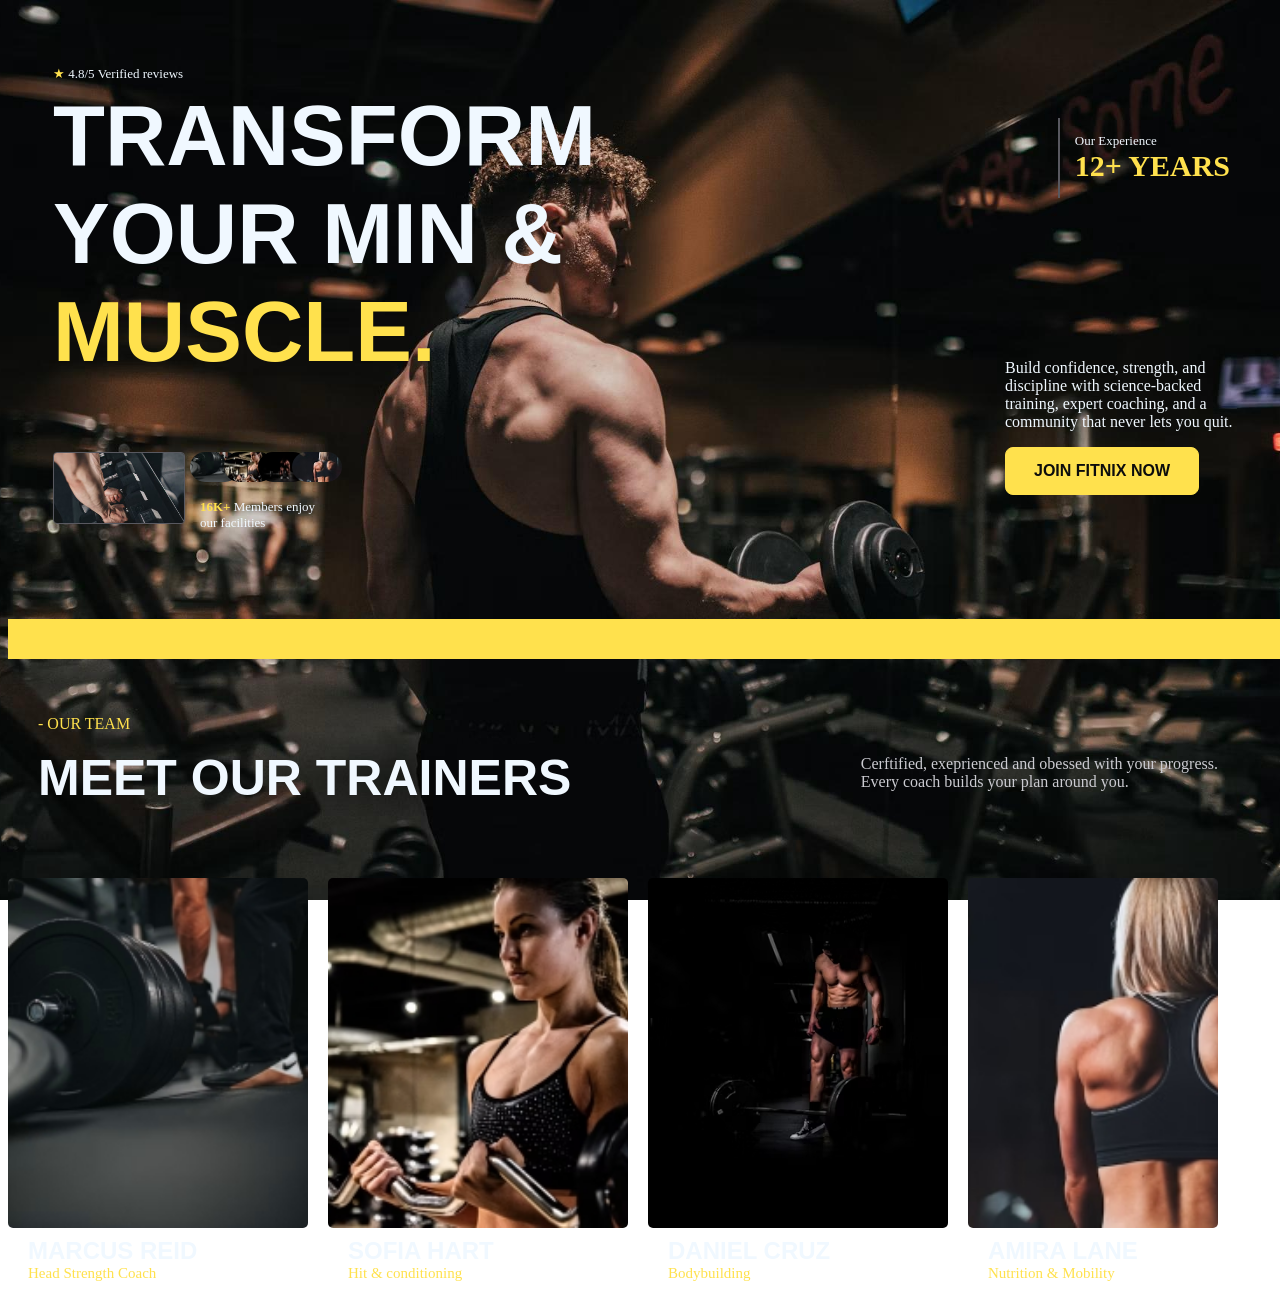
==== index.html @ fe5b710d "modification sur premier section" ====
<!DOCTYPE html>
<html lang="en">
<head>
    <meta charset="UTF-8">
    <meta name="viewport" content="width=device-width, initial-scale=1.0">
    <meta
      name="description"
      content="Fit Nix, salle de sport à Casablanca : musculation, yoga, cardio et boxe fitness avec des coachs diplômés. Réservez votre cours d'essai gratuit."
    />
    <title>Fit Nix | Salle de sport à Casablanca</title>

    <link rel="preconnect" href="https://fonts.googleapis.com" />
    <link rel="preconnect" href="https://fonts.gstatic.com" crossorigin />
    <link
      href="https://fonts.googleapis.com/css2?family=Inter:wght@400;500;600&family=Poppins:wght@600;700;800&display=swap"
      rel="stylesheet"
    />

    <link rel="stylesheet" href="css/hero.css" />
</head>
<body class="background">
    <main>
        <section>
            <div class="conteneur">
                <div class="gauche-main">
                    <p class="petite-texte paragraphe"><span class="etoile">★</span> 4.8/5 Verified reviews</p>
                    <h1>TRANSFORM <br>YOUR MIN & <strong class="titre-texte">MUSCLE.</strong></h1>
                    <div class="image-texte">
                        <div class="image-container">
                            <img class="image-main" src="image/ACCUEIL-2.jpg" alt="Des personnes s'entraînent dans une salle de sport lumineuse à Casablanca">
                        </div>
                        <div class="texte-main">
                            <img class="images-gauche" src="./image/barbell-deadlift-closeup-100x150.jpg" alt="Athlete soulevant une barre">
                            <img class="images-gauche" src="./image/woman-ez-bar-curl-100x67.jpg" alt="Femme effectuant un curl avec une barre">
                            <img class="images-gauche" src="./image/man-barbell-deadlift-100x67.jpg" alt="Homme realisant un souleve de terre">
                            <img class="images-gauche" src="./image/woman-back-muscles-100x66.jpg" alt="Femme montrant les muscles de son dos">
                            <p class="paragraphe"><strong class="soustitre">16K+</strong> Members enjoy <br> our facilities</p>
                        </div>
                    </div>
                </div>
                <div class="droite-main" > 
                    <div class="texte-droite-top">
                        <p class="border-text-droite paragraphe">Our Experience <br><strong>12+ YEARS</strong></p>
                    </div>
                    <div class="texte-droite-bas">
                        <p >Build confidence, strength, and discipline with science-backed training, expert coaching, and a community that never lets you quit.</p>
                        <button class="bouton bouton-principal">JOIN FITNIX NOW</button>
                    </div>
                    
                </div>
                
            </div>
            
        </section>
        <section class="marquee-direction">
            <marquee  direction="left" scrollamount="10">
                <div class="marquee">
<span>◆</span><span>STRENGHT</span><span>◆</span><span>CARDIO</span><span>◆</span><span>HIT</span><span>◆</span>
<span>BOXING</span><span>◆</span><span>MOBILITY</span><span>◆</span><span>NUTRITION</span><span>◆</span><span>COACHING</span>
<span>◆</span><span>COMMUNITY</span><span>◆</span><span>STRENGHT</span><span>◆</span><span>CARDIO</span><span>◆</span><span>HIT</span>
<span>◆</span><span>BOXING</span><span>◆</span><span>MOBILITY</span><span>◆</span><span>NUTRITION</span><span>◆</span><span>COACHING</span><span>◆</span><span>COMMUNITY</span><span>◆</span>
            </div>
            </marquee>
        </section>
        <section class="trainers-section">
            
                <div class="trainers-header">
                    <p class="soustitre">- OUR TEAM</p>
                    <h2 class="titre-header">MEET OUR TRAINERS</h2>
                </div>
                <div class="trainers-description">
                    <p class="header-p">Cerftified, exeprienced and obessed with your progress. <br>
                        Every coach builds your plan around you.
                    </p>
                </div>
            
            
                <div class="carte">
                    <img class="carte-img1" src="./image/barbell-deadlift-closeup-175x263.jpg" alt="Marcus Reid effectue un souleve de terre">
                    <h3>MARCUS REID</h3>
                    <P>Head Strength Coach</P>
                </div>
                <div class="carte">
                    <img src="./image/woman-ez-bar-curl-300x200.jpg" alt="Sofia Hart s'entraine avec une barre">
                    <h3>SOFIA HART</h3>
                    <p>Hit & conditioning</p>
                </div>
                <div class="carte">
                    <img src="./image/man-standing-over-barbell-600x400.jpg" alt="Daniel Cruz se prepare à soulever une barre">
                    <h3>DANIEL CRUZ</h3>
                    <p>Bodybuilding</p>
                </div>
                <div class="carte">
                    <img src="./image/woman-back-muscles-300x199.jpg" alt="Amira Lane montre ses muscles du dos">
                    <h3>AMIRA LANE</h3>
                    <p>Nutrition & Mobility</p>
                </div>
            
        </section>
        
    </main>
    
</body>
</html>
---- css/hero.css ----
h1,h2{
    margin-top: 5px;
    font-size:85px;
    color: aliceblue;
    font-family: 'Anton', sans-serif;
}

.paragraphe{
    color: aliceblue;
    font-size: 13px;
}
h3{
    margin-top: 5px;
    font-size:8px;
    color: aliceblue;
    font-family: 'Anton', sans-serif;
}

.background{
    background-image: url("../image/fitnix-hero-background.jpg");
    background-repeat: no-repeat;
    background-position: center;
    background-attachment: fixed;
    background-size: cover;
    max-width: 100vh;
}
.etoile{
    color:#FFE14D;
}

.conteneur{
    display: flex;
    width: 100%;
    padding: 40px;
    justify-content: space-between;
    align-items: flex-end; 
    gap: 30px;
}
.gauche-main{
    padding: 5px;
    width: 100%;
    
}
.petite-texte{
    margin-bottom: 5px;
}
.titre-texte{
    font-size:85px;
    color:#FFE14D;
}
.image-texte{
    display: flex;
    gap: 15px;
    width: 100%;
}
.image-main {
    width: 130px;
    height: 70px;
    object-fit: cover;
    border-radius: 4px;
    border: 1px solid #58585f;
}
.images-gauche{
    width: 50px;
    height: 30px;
    object-fit: cover;
    border-radius: 40px;
    margin-left: -10px;
    margin-right: -10px;
}


.droite-main{ 
    top: 90px;
    right: 20px;
    position: absolute;
    display: flex;
    flex-direction: column;
    justify-content: space-between;
    align-items: flex-end;
    width: 250px;
    min-height: 400px;
    max-height: 500px;
    padding: 5px;
    
}

.texte-droite-top {
    width: auto;
    color: aliceblue;
    padding: 10px;
    
}

.border-text-droite{
    border-left: 2px solid #58585f ;
    padding: 15px;
    color: aliceblue;
}

.border-text-droite strong {
    font-size: 30px;
    color:#FFE14D;
}

.texte-droite-bas{
    width: 100%;
    color: aliceblue;
}
.bouton  {
  display: inline-block;
  padding: 14px 28px;
  border-radius: 8px;
  font-size: 16px;
  font-weight: 600;
  text-align: center;
  cursor: pointer;
}

.bouton-principal {
  background-color: #FFE14D;
  border: 1px solid  #FFE14D;
  color: #0c0c0c;
}
.bouton-principal:hover {
  background-color:  #FFE14D;
  transform: scale(1.05);
}
.trainers-section{
    width: 100%;
    padding: 10px 0px 4px;
    display: grid;
    grid-template-columns: 300px 300px 300px 250px ;
    column-gap: 20px;
    row-gap: 30px;
    justify-content: space-between;
}
.trainers-header{
    margin-left: 30px;
    grid-column: span 2;
    align-self: center;
}
.soustitre{
    color:#FFE14D;
}

.titre-header{
    font-size: 50px;
    font-weight: bold;
}
.trainers-description {
    width: 100%;
    grid-column: span 2;
    display: flex;
    justify-content: flex-end;
    align-items: center;
}

.header-p{
    max-width: 400px;
    font-size: 16px;
    color: #cbcbd1 ;
}
.carte{
    margin: 0;
}
.carte img{

    width: 100%;
    height: 350px;
    object-fit: cover;
    border-radius: 5px;
}
.carte h3 {
    font-size: 24px;
    margin-left: 20px;
    margin-bottom: 0px;
    font-weight: bold;
}
.carte p {
    font-size: 15px;
    margin-left: 20px;
    margin-top: 0px;
    color:#FFE14D;
}
.marquee-direction {
    width: 212%;
    height: 40px;
    background-color: #FFE14D;
    margin: 30px 0;
    }
.marquee{
    display: flex;
    align-items: center;
    height: 40px;
    gap:50px;
}
.marquee span {
    gap: 50px;
    font-family:Verdana, Geneva, Tahoma, sans-serif;
}

@media (max-width: 768px) {
html, body {
    overflow-X: hidden; 
}
.background{
    background-image: url("../image/fitnix-hero-background.jpg");
    background-position: center top;
    background-attachment: scroll;
    background-size: cover;
    width: 100%;
}
    h1,h2{
    font-size:40px;
    color: aliceblue;
    font-family: 'Anton', sans-serif;
}
.paragraphe{
    color: aliceblue;
    font-size: 15px;
    margin-top: 30px;
}
.conteneur {
        flex-direction: column;
        align-items: stretch;
        width: 100%;
        padding: 10px;
        gap: 0px;
}
.gauche-main {
        width: 100%;
        padding: 0;
}
.image-texte{
    display: flex;
    flex-direction: column;
    gap: 10px;
    width: 100%;
    
}
.image-main {
    width: 150px;
    height: 90px;
    object-fit: cover;
    border-radius: 4px;
    border: 1px solid #58585f;
}
.images-gauche {
    margin-left: 0px;
        width: 40px;
        height: 28px;
}
.titre-texte{
    font-size: 40px;
}
.droite-main {
    flex-direction: row;
        position: static;
        width: 100%;
        padding: 0;
        align-items: stretch;
        gap: 0px;
        min-height: 40px;
    }
.texte-droite-top {
    padding: 10px;
}

.border-text-droite{
    border-left: 5px solid #58585f ;
    padding: 5px;
}

.texte-droite-bas{
    width: 100%;
    font-size: 13px;
    color: aliceblue;
    
}
.bouton  {
  padding: 4px 10px;
  border-radius: 8px;
  font-size: 10px;
  font-weight: 800;
}
.marquee-direction {
        width: 96%;
        height: 40px;
        margin-right: 0;
    }
.marquee{
    height: 40px;
    gap:20px;
}
.marquee span {
    gap: 20px;
}
.trainers-section {
    width: 100%;
    padding: 0px;
    display: grid;
    grid-template-columns: repeat(2, minmax(0, 1fr));
    column-gap: 2px;
  }

  .trainers-header {
    margin-left: 0;
  }

  .soustitre {
    margin: 0 0 8px;
    font-size: 20px;
  }

  .titre-header {
    margin: 0;
    font-size: 35px;
  }

  .trainers-description {
    grid-column: 1 / -1;
    width: 70%;
    justify-content: flex-start;
  }

  .header-p {
    max-width: 100%;
    margin: 0;
    font-size: 20px;
  }

  .carte {
    min-width: 0;
    width: 100%;
  }

  .carte img {
    width: 100%;
    height: 150px;
    object-fit: cover;
    border-radius: 5px;
  }

  .carte h3 {
    margin:0;
    font-size: 16px;
  }

  .carte p {
    margin: 0;
    font-size: 14px;
  }

}



@media (min-width: 769px) and (max-width: 1024px) {
    html, body {
    overflow-X: hidden; 
}
.marquee-direction {
        width: 100%;
        height: 40px;
        margin-right: 0;
    }
  .trainers-section {
    width: 100%;
    padding: 24px;
    box-sizing: border-box;
    grid-template-columns: repeat(4, minmax(0, 1fr));
    gap: 24px 16px;
  }

  .trainers-description {
    grid-column: span 2;
  }

  .trainers-header {
    margin-left: 0;
  }

  .titre-header {
    font-size: 40px;
  }

  .header-p {
    max-width: 100%;
    font-size: 15px;
  }

  .carte {
    min-width: 0;
  }

  .carte img {
    width: 100%;
    height: 260px;
    object-fit: cover;
  }

  .carte h3 {
    margin: 10px 0 2px;
    font-size: 18px;
  }

  .carte p {
    margin: 0;
    font-size: 14px;
  }
}
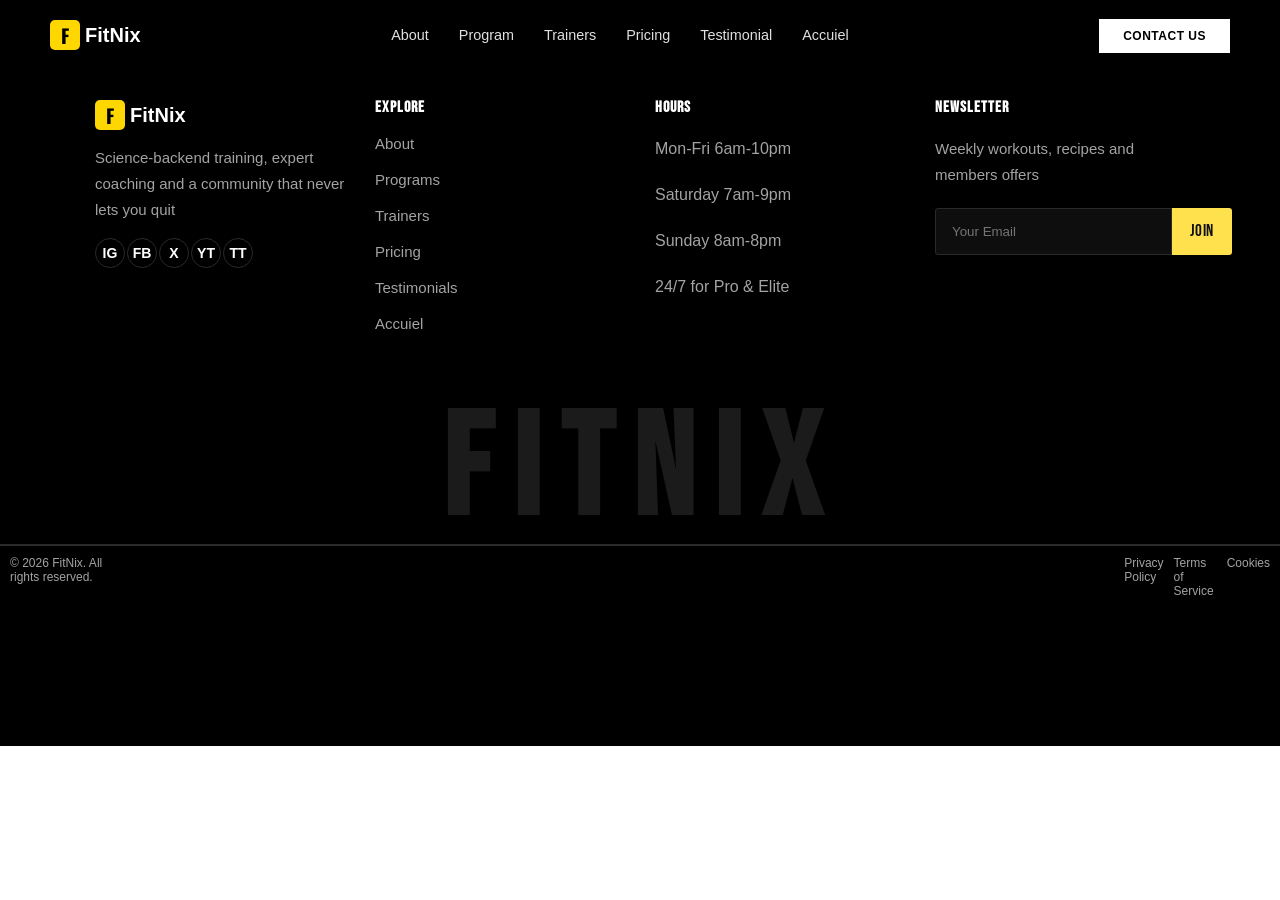
==== commit 7a5e019c: "Merge updated Amine branch with About and contact content" ====
--- a/index.html
+++ b/index.html
@@ -1,104 +1,103 @@
 <!DOCTYPE html>
-<html lang="en">
+<html lang="fr">
 <head>
     <meta charset="UTF-8">
     <meta name="viewport" content="width=device-width, initial-scale=1.0">
-    <meta
-      name="description"
-      content="Fit Nix, salle de sport à Casablanca : musculation, yoga, cardio et boxe fitness avec des coachs diplômés. Réservez votre cours d'essai gratuit."
-    />
-    <title>Fit Nix | Salle de sport à Casablanca</title>
+    <title>Navbar FitNix</title>
+    <link rel="stylesheet" href="./css/navigation.css">
+    <link rel="stylesheet" href="./css/footer.css"> 
+</head>
+<body>
+    
+    <nav class="navbar">
+        <div class="logo">
+            <div class="logo-icon">F</div>
+            <span class="logo-text">FitNix</span>
+        </div>
 
-    <link rel="preconnect" href="https://fonts.googleapis.com" />
-    <link rel="preconnect" href="https://fonts.gstatic.com" crossorigin />
-    <link
-      href="https://fonts.googleapis.com/css2?family=Inter:wght@400;500;600&family=Poppins:wght@600;700;800&display=swap"
-      rel="stylesheet"
-    />
+        <ul class="nav-links">
+            <li><a href="#">About</a></li>
+            <li><a href="#">Program</a></li>
+            <li><a href="#">Trainers</a></li>
+            <li><a href="#">Pricing</a></li>
+            <li><a href="#">Testimonial</a></li>
+            <li><a href="#">Accuiel</a></li>
+        </ul>
+        <button class="but" aria-label="close">
+            <div></div>
+            <div></div>
+            <div></div>
+        </button>
 
-    <link rel="stylesheet" href="css/hero.css" />
-</head>
-<body class="background">
-    <main>
-        <section>
-            <div class="conteneur">
-                <div class="gauche-main">
-                    <p class="petite-texte paragraphe"><span class="etoile">★</span> 4.8/5 Verified reviews</p>
-                    <h1>TRANSFORM <br>YOUR MIN & <strong class="titre-texte">MUSCLE.</strong></h1>
-                    <div class="image-texte">
-                        <div class="image-container">
-                            <img class="image-main" src="image/ACCUEIL-2.jpg" alt="Des personnes s'entraînent dans une salle de sport lumineuse à Casablanca">
-                        </div>
-                        <div class="texte-main">
-                            <img class="images-gauche" src="./image/barbell-deadlift-closeup-100x150.jpg" alt="Athlete soulevant une barre">
-                            <img class="images-gauche" src="./image/woman-ez-bar-curl-100x67.jpg" alt="Femme effectuant un curl avec une barre">
-                            <img class="images-gauche" src="./image/man-barbell-deadlift-100x67.jpg" alt="Homme realisant un souleve de terre">
-                            <img class="images-gauche" src="./image/woman-back-muscles-100x66.jpg" alt="Femme montrant les muscles de son dos">
-                            <p class="paragraphe"><strong class="soustitre">16K+</strong> Members enjoy <br> our facilities</p>
-                        </div>
-                    </div>
+        <div class="nav-action">
+            <a href="#" class="btn-contact">CONTACT US</a>
+        </div>
+    </nav>
+        
+    <footer>
+        <div class="container">
+            <div class="logo-con">
+                <div class="logo">
+                <div class="logo-icon">F</div>
+            <span class="logo-text">FitNix</span>
                 </div>
-                <div class="droite-main" > 
-                    <div class="texte-droite-top">
-                        <p class="border-text-droite paragraphe">Our Experience <br><strong>12+ YEARS</strong></p>
-                    </div>
-                    <div class="texte-droite-bas">
-                        <p >Build confidence, strength, and discipline with science-backed training, expert coaching, and a community that never lets you quit.</p>
-                        <button class="bouton bouton-principal">JOIN FITNIX NOW</button>
-                    </div>
-                    
+                <p>Science-backend training, expert coaching 
+                   and a community that never lets you quit
+                </p>
+                <div class ="logos">
+                    <a>IG</a>
+                    <a>FB</a>
+                    <a>X</a>
+                    <a>YT</a>
+                    <a>TT</a>
                 </div>
+            </div>
+            <div class="explore-con">
+                <h2>EXPLORE</h2>
+                    <nav class="explore-nav">
+                    <a>About</a>
+                    <a>Programs</a>
+                    <a>Trainers</a>
+                    <a>Pricing</a>
+                    <a>Testimonials</a>
+                    <a>Accuiel</a>
+                    </nav>
+            </div>
+            <div class="hours-con">
                 
+                    <h2>HOURS</h2>
+                    <nav class="hours-nav">
+                    <ul>
+                        <li>Mon-Fri 6am-10pm</li>
+                        <li>Saturday 7am-9pm</li>
+                        <li>Sunday 8am-8pm</li>
+                        <li class="4th">24/7 for Pro & Elite</li>
+                    </ul>
+                </nav>
             </div>
-            
-        </section>
-        <section class="marquee-direction">
-            <marquee  direction="left" scrollamount="10">
-                <div class="marquee">
-<span>◆</span><span>STRENGHT</span><span>◆</span><span>CARDIO</span><span>◆</span><span>HIT</span><span>◆</span>
-<span>BOXING</span><span>◆</span><span>MOBILITY</span><span>◆</span><span>NUTRITION</span><span>◆</span><span>COACHING</span>
-<span>◆</span><span>COMMUNITY</span><span>◆</span><span>STRENGHT</span><span>◆</span><span>CARDIO</span><span>◆</span><span>HIT</span>
-<span>◆</span><span>BOXING</span><span>◆</span><span>MOBILITY</span><span>◆</span><span>NUTRITION</span><span>◆</span><span>COACHING</span><span>◆</span><span>COMMUNITY</span><span>◆</span>
+            <div class="sell-con">
+                <h2>NEWSLETTER</h2>
+                <p>Weekly workouts, recipes and members offers</p>
+                    <form class="footer-form">
+                    <input class="setter-inp" placeholder="Your Email">
+                    <button class="but font-but">JOIN</button>
+                    </form>
             </div>
-            </marquee>
-        </section>
-        <section class="trainers-section">
-            
-                <div class="trainers-header">
-                    <p class="soustitre">- OUR TEAM</p>
-                    <h2 class="titre-header">MEET OUR TRAINERS</h2>
-                </div>
-                <div class="trainers-description">
-                    <p class="header-p">Cerftified, exeprienced and obessed with your progress. <br>
-                        Every coach builds your plan around you.
-                    </p>
-                </div>
-            
-            
-                <div class="carte">
-                    <img class="carte-img1" src="./image/barbell-deadlift-closeup-175x263.jpg" alt="Marcus Reid effectue un souleve de terre">
-                    <h3>MARCUS REID</h3>
-                    <P>Head Strength Coach</P>
-                </div>
-                <div class="carte">
-                    <img src="./image/woman-ez-bar-curl-300x200.jpg" alt="Sofia Hart s'entraine avec une barre">
-                    <h3>SOFIA HART</h3>
-                    <p>Hit & conditioning</p>
-                </div>
-                <div class="carte">
-                    <img src="./image/man-standing-over-barbell-600x400.jpg" alt="Daniel Cruz se prepare à soulever une barre">
-                    <h3>DANIEL CRUZ</h3>
-                    <p>Bodybuilding</p>
-                </div>
-                <div class="carte">
-                    <img src="./image/woman-back-muscles-300x199.jpg" alt="Amira Lane montre ses muscles du dos">
-                    <h3>AMIRA LANE</h3>
-                    <p>Nutrition & Mobility</p>
-                </div>
-            
-        </section>
-        
-    </main>
+            </div>
+            <div class="footer-title">
+                <h2>FITNIX</h2>
+            </div>
+            <hr>
+            <div class="footer-bottom">
+            <span>© 2026 FitNix. All rights reserved.</span>
+            <div class="p-bottom">
+                <p>Privacy Policy</p>
+                <p>Terms of Service</p>
+                <p>Cookies</p>
+            </div>
+            </div>
+    </footer>
     
+
 </body>
-</html>+</html>
--- a/css/navigation.css
+++ b/css/navigation.css
@@ -0,0 +1,110 @@
+* {
+            margin: 0;
+            padding: 0;
+            box-sizing: border-box;
+  }
+
+        @import url('https://fonts.googleapis.com/css2?family=Oswald:wght@700&display=swap');
+
+        .navbar {
+            display: flex;
+            justify-content: space-between;
+            align-items: center;
+            padding: 20px 50px;
+            width: 100%;
+            position: absolute;
+            top: 0;
+            left: 0;
+            z-index: 1000;
+            
+            position: fixed;
+        }
+
+        .logo {
+            display: flex;
+            align-items: center;
+            gap: 5px;
+            color: white;
+            font-weight: bold;
+            font-size: 1.2rem;
+        }
+
+        .logo-icon {
+            background-color: #FFD700;
+            color: #000;
+            width: 30px;
+            height: 30px;
+            display: flex;
+            justify-content: center;
+            align-items: center;
+            border-radius: 5px;
+            font-weight: 900;
+            font-family: 'Oswald', sans-serif;
+        }
+
+        .nav-links {
+            display: flex;
+            list-style: none;
+            gap: 30px;
+            font-family:Arial, Helvetica, sans-serif;;
+        }
+
+        .nav-links li a {
+            text-decoration: none;
+            color: #e0e0e0;
+            font-size: 0.9rem;
+            font-weight: 400;
+           
+        }
+
+        .nav-links li a:hover {
+            color: gold;
+            transition: 0.5s;
+        }
+
+        .btn-contact {
+            text-decoration: none;
+            background-color: #ffffff;
+            color: #000000;
+            padding: 10px 24px;
+            font-size: 0.75rem;
+            font-weight: 700;
+            text-transform: uppercase;
+            letter-spacing: 0.5px;
+            transition: background-color 0.3s ease;
+            font-family: Arial, Helvetica, sans-serif;
+        }
+        .but{background-color: white;border: none;border-radius: 5px;display: none;}
+        .but div{background-color: black;justify-items: center;height: 2px;width: 20px;margin: 6px;border-radius: 10px;}
+
+        .btn-contact:hover {
+            color: gold;
+            transform: scale(1.5);
+            transition: 0.5s;
+        }
+        .closed{display: none;}
+        .div-menu{display: none;}
+
+        @media (max-width: 900px) {
+            .navbar {
+                padding: 20px;
+            }
+            .nav-links {
+                display: none;
+            }
+            .but{display: block;cursor: pointer;}
+            .but:hover{transform: scale(1.5);
+                       transition: 0.6s;}
+            .div-menu{display: flex;flex-direction: column;position: relative;background-color: black;width: 200px;height: 200px;}
+            .isopened {display: flex;flex-direction: column;
+                        transition: 2s;background-color: black;
+                                     }
+            #menu a{font-family: Arial, Helvetica, sans-serif;color: #A3A3A3;font-size: 10px;text-decoration: none;position: absolute;}
+
+
+            
+
+        }
+       
+    
+       
--- a/css/footer.css
+++ b/css/footer.css
@@ -0,0 +1,210 @@
+@import url('https://fonts.googleapis.com/css2?family=Oswald:wght@700&display=swap');
+@import url('https://fonts.googleapis.com/css2?family=Bebas+Neue&display=swap');
+footer{
+   width: 100%;
+   background-color: black;
+   padding-top: 100px;
+   display: flex;
+   flex-direction: column;
+
+}
+.container{
+           width: 100%;
+           height: 300px;
+           display: flex;
+           justify-content: center;
+           gap: 30px;
+           }
+h2{font-size: 1rem;
+   }
+.logo-con {
+    width: 250px;
+    display: flex;
+    flex-direction: column;
+    gap: 15px;
+}
+.explore-con{
+   width: 250px;
+   display: flex;
+   flex-direction: column;
+   gap: 15px;
+}
+.explore-nav{display: flex;
+             flex-direction: column;
+             gap: 10px;}
+.hours-con{width: 250px;
+           display: flex;
+           flex-direction: column;
+           gap: 20px;}
+.hours-nav ul{display: flex;
+          flex-direction: column;
+          gap: 20px;
+          list-style: none;}
+.sell-con{width: 250px;
+          display: flex;
+          flex-direction: column;
+          gap: 20px;}
+.container p{
+font-family: Arial, Helvetica, sans-serif;
+font-style: normal;
+font-weight: 400;
+font-size: 15px;
+line-height: 26px;
+color: #A3A3A3;
+
+}
+.logo-text{color: white;
+           font-family: Arial, Helvetica, sans-serif;
+           font-size: 20px;}
+.explore-nav a{
+  font-family: Arial, Helvetica, sans-serif;
+font-style: normal;
+font-weight: 200;
+font-size: 15px;
+line-height: 26px;
+color: #A3A3A3;
+cursor: pointer;
+}
+.explore-nav a:hover{
+    color:gold;
+   transition: 1s;
+}
+.logos{
+   display: flex;
+   gap: 2px;
+   
+}
+.logos a{
+box-sizing: border-box;
+display: flex;
+flex-direction: row;
+justify-content: center;
+align-items: center;
+padding: 0px;
+color: white;
+font-family: Arial, Helvetica, sans-serif;
+font-size: 14px;
+width: 30px;
+height: 30px;
+font-weight: 700;
+
+border: 1px solid #2A2A2A;
+border-radius: 21px;
+
+flex: none;
+order: 0;
+flex-grow: 0;
+}
+h2{
+ font-family: 'Bebas Neue', sans-serif;
+    font-size: 16px;
+    font-weight: 700;
+    text-transform: uppercase;
+    letter-spacing: 1px;
+    color: #ffffff;
+    line-height: 1;
+}
+.hours-nav li {
+         font-family: Arial, Helvetica, sans-serif;
+         font-style: normal;
+         font-weight: 400;
+         font-size: 16px;
+         line-height: 26px;
+         color: #A3A3A3;
+         cursor: pointer;
+}
+.hours-nav li:hover{
+    color: gold;
+    transition: 0.5S;
+}
+.footer-form{display: flex;}
+.footer-form input{/* input */
+
+box-sizing: border-box;
+display: flex;
+flex-direction: column;
+align-items: flex-start;
+padding: 14px 16px;
+width: 236.8px;
+height: 47px;
+background: #0E0E0E;
+border: 1px solid #2A2A2A;
+border-radius: 3px 0px 0px 3px;
+flex: none;
+order: 0;
+align-self: stretch;
+flex-grow: 1;
+color: white;
+}
+.footer-form button{
+display: flex;
+flex-direction: column;
+align-items: flex-start;
+padding: 13px 18px;
+width: 60px;
+height: 47px;
+background: #FFE14D;
+border-radius: 0px 3px 3px 0px;
+flex: none;
+order: 1;
+align-self: stretch;
+flex-grow: 0;
+}
+.font-but{
+width: 24px;
+height: 20px;
+font-family: 'Bebas Neue';
+font-style: normal;
+font-weight: 400;
+font-size: 17px;
+line-height: 20px;
+display: flex;
+align-items: center;
+letter-spacing: 0.5px;
+color: #111111;
+flex: none;
+order: 0;
+flex-grow: 0;
+cursor: pointer;
+}
+.font-but:hover{transform: scale(1.5);
+transition: 0.5s;}
+.footer-title{
+   display: flex;
+   justify-content: center;
+   width: auto;
+
+}
+.footer-title h2{
+   font-size: 9rem;
+   font-family: 'Bebas Neue';
+   color: #1B1B1B;
+   letter-spacing: 20px;
+}
+hr{
+  background-color: #2A2A2A;
+  border: solid 0.5px #2A2A2A;
+}
+.footer-bottom p,span{
+   color: #A3A3A3 ;
+   font-family: Arial, Helvetica, sans-serif;
+   font-size: 12px;
+}
+.footer-bottom{display: flex;
+               gap: 1000px;
+               height: 200px;
+               padding: 10px;
+               }
+.p-bottom{
+         display: flex;
+         gap: 10px;
+         }
+
+
+@media (max-width:768px){
+    footer{
+        width: auto;height: auto;gap: 20px;
+    }
+    .container{width: auto;height: auto;flex-direction: column;padding: auto;align-items: center;}
+    .footer-bottom{gap: 80px;height: auto;}
+}
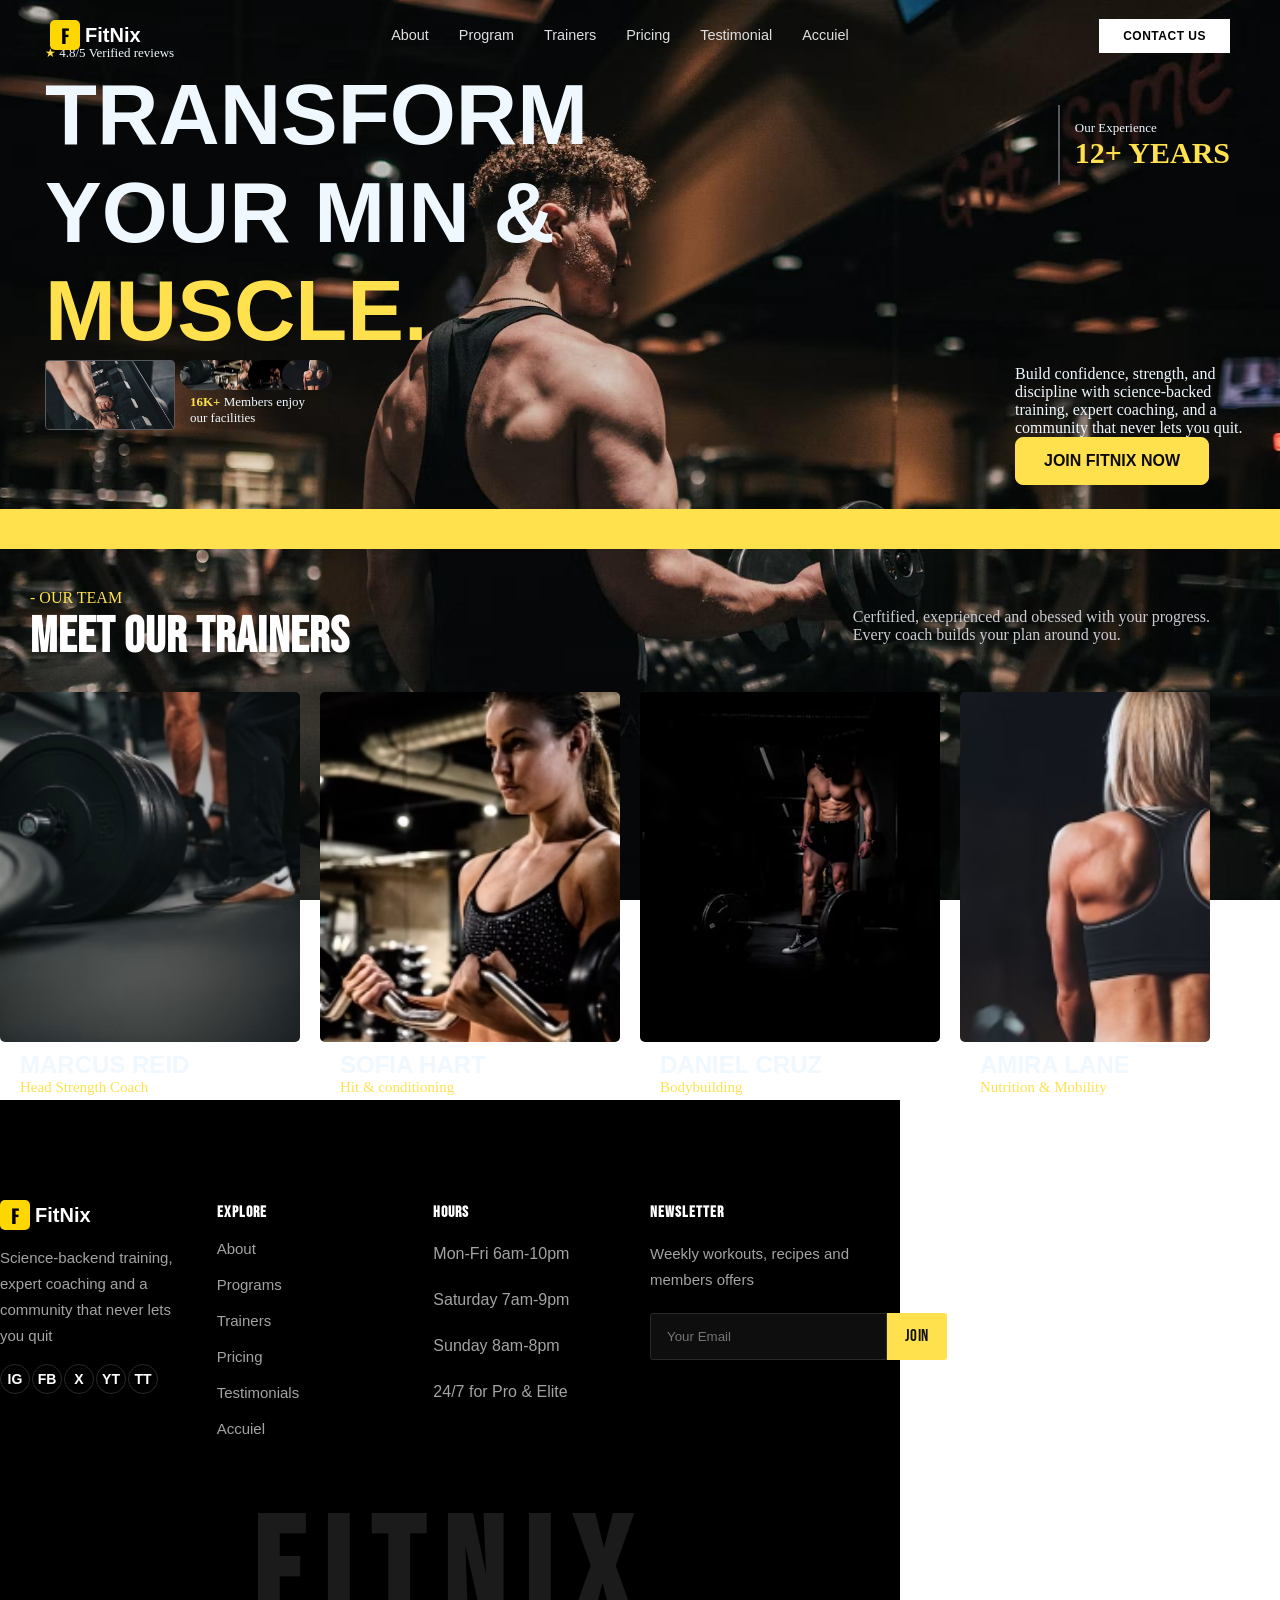
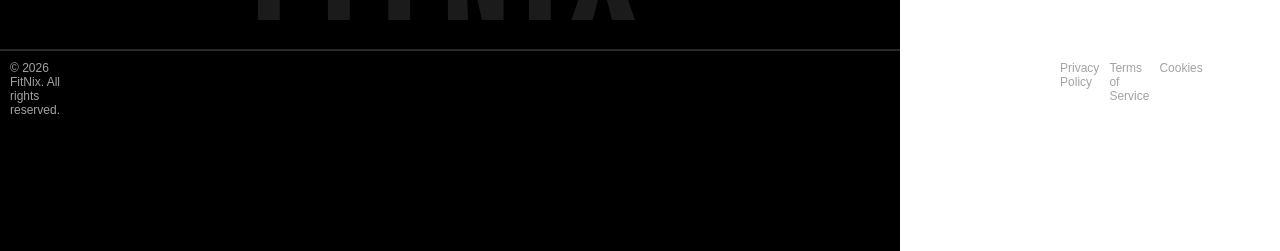
==== commit 6cfd5bb2: "Merge updated home page and retain shared navigation and footer" ====
--- a/index.html
+++ b/index.html
@@ -1,15 +1,27 @@
 <!DOCTYPE html>
-<html lang="fr">
+<html lang="en">
 <head>
     <meta charset="UTF-8">
     <meta name="viewport" content="width=device-width, initial-scale=1.0">
-    <title>Navbar FitNix</title>
-    <link rel="stylesheet" href="./css/navigation.css">
-    <link rel="stylesheet" href="./css/footer.css"> 
+    <meta
+      name="description"
+      content="Fit Nix, salle de sport à Casablanca : musculation, yoga, cardio et boxe fitness avec des coachs diplômés. Réservez votre cours d'essai gratuit."
+    />
+    <title>Fit Nix | Salle de sport à Casablanca</title>
+
+    <link rel="preconnect" href="https://fonts.googleapis.com" />
+    <link rel="preconnect" href="https://fonts.gstatic.com" crossorigin />
+    <link
+      href="https://fonts.googleapis.com/css2?family=Inter:wght@400;500;600&family=Poppins:wght@600;700;800&display=swap"
+      rel="stylesheet"
+    />
+
+    <link rel="stylesheet" href="css/hero.css" />
+<link rel="stylesheet" href="./css/navigation.css">
+<link rel="stylesheet" href="./css/footer.css">
 </head>
-<body>
-    
-    <nav class="navbar">
+<body class="background">
+<nav class="navbar">
         <div class="logo">
             <div class="logo-icon">F</div>
             <span class="logo-text">FitNix</span>
@@ -33,8 +45,88 @@
             <a href="#" class="btn-contact">CONTACT US</a>
         </div>
     </nav>
+    <main>
+        <section>
+            <div class="conteneur">
+                <div class="gauche-main">
+                    <p class="petite-texte paragraphe"><span class="etoile">★</span> 4.8/5 Verified reviews</p>
+                    <h1>TRANSFORM <br>YOUR MIN & <strong class="titre-texte">MUSCLE.</strong></h1>
+                    <div class="image-texte">
+                        <div class="image-container">
+                            <img class="image-main" src="image/ACCUEIL-2.jpg" alt="Des personnes s'entraînent dans une salle de sport lumineuse à Casablanca">
+                        </div>
+                        <div class="texte-main">
+                            <img class="images-gauche" src="./image/barbell-deadlift-closeup-100x150.jpg" alt="Athlete soulevant une barre">
+                            <img class="images-gauche" src="./image/woman-ez-bar-curl-100x67.jpg" alt="Femme effectuant un curl avec une barre">
+                            <img class="images-gauche" src="./image/man-barbell-deadlift-100x67.jpg" alt="Homme realisant un souleve de terre">
+                            <img class="images-gauche" src="./image/woman-back-muscles-100x66.jpg" alt="Femme montrant les muscles de son dos">
+                            <p class="paragraphe"><strong class="soustitre">16K+</strong> Members enjoy <br> our facilities</p>
+                        </div>
+                    </div>
+                </div>
+                <div class="droite-main" > 
+                    <div class="texte-droite-top">
+                        <p class="border-text-droite paragraphe">Our Experience <br><strong>12+ YEARS</strong></p>
+                    </div>
+                    <div class="texte-droite-bas">
+                        <p >Build confidence, strength, and discipline with science-backed training, expert coaching, and a community that never lets you quit.</p>
+                        <button class="bouton bouton-principal">JOIN FITNIX NOW</button>
+                    </div>
+                    
+                </div>
+                
+            </div>
+            
+        </section>
+        <section class="marquee-direction">
+            <marquee  direction="left" scrollamount="10">
+                <div class="marquee">
+<span>◆</span><span>STRENGHT</span><span>◆</span><span>CARDIO</span><span>◆</span><span>HIT</span><span>◆</span>
+<span>BOXING</span><span>◆</span><span>MOBILITY</span><span>◆</span><span>NUTRITION</span><span>◆</span><span>COACHING</span>
+<span>◆</span><span>COMMUNITY</span><span>◆</span><span>STRENGHT</span><span>◆</span><span>CARDIO</span><span>◆</span><span>HIT</span>
+<span>◆</span><span>BOXING</span><span>◆</span><span>MOBILITY</span><span>◆</span><span>NUTRITION</span><span>◆</span><span>COACHING</span><span>◆</span><span>COMMUNITY</span><span>◆</span>
+            </div>
+            </marquee>
+        </section>
+        <section class="trainers-section">
+            
+                <div class="trainers-header">
+                    <p class="soustitre">- OUR TEAM</p>
+                    <h2 class="titre-header">MEET OUR TRAINERS</h2>
+                </div>
+                <div class="trainers-description">
+                    <p class="header-p">Cerftified, exeprienced and obessed with your progress. <br>
+                        Every coach builds your plan around you.
+                    </p>
+                </div>
+            
+            
+                <div class="carte">
+                    <img class="carte-img1" src="./image/alighne1.jpg" alt="Marcus Reid effectue un souleve de terre">
+                    <h3>MARCUS REID</h3>
+                    <P>Head Strength Coach</P>
+                </div>
+                <div class="carte">
+                    <img src="./image/woman-ez-bar-curl-300x200.jpg" alt="Sofia Hart s'entraine avec une barre">
+                    <h3>SOFIA HART</h3>
+                    <p>Hit & conditioning</p>
+                </div>
+                <div class="carte">
+                    <img src="./image/man-standing-over-barbell-600x400.jpg" alt="Daniel Cruz se prepare à soulever une barre">
+                    <h3>DANIEL CRUZ</h3>
+                    <p>Bodybuilding</p>
+                </div>
+                <div class="carte">
+                    <img src="./image/woman-back-muscles-300x199.jpg" alt="Amira Lane montre ses muscles du dos">
+                    <h3>AMIRA LANE</h3>
+                    <p>Nutrition & Mobility</p>
+                </div>
+            
+        </section>
         
-    <footer>
+    </main>
+    
+<footer>
         <div class="container">
             <div class="logo-con">
                 <div class="logo">
@@ -97,7 +189,5 @@
             </div>
             </div>
     </footer>
-    
-
 </body>
 </html>
--- a/css/hero.css
+++ b/css/hero.css
@@ -0,0 +1,413 @@
+
+h1,h2{
+    margin-top: 5px;
+    font-size:85px;
+    color: aliceblue;
+    font-family: 'Anton', sans-serif;
+}
+
+.paragraphe{
+    color: aliceblue;
+    font-size: 13px;
+}
+h3{
+    margin-top: 5px;
+    font-size:8px;
+    color: aliceblue;
+    font-family: 'Anton', sans-serif;
+}
+
+.background{
+    background-image: url("../image/fitnix-hero-background.jpg");
+    background-repeat: no-repeat;
+    background-position: center;
+    background-attachment: fixed;
+    background-size: cover;
+    max-width: 100vh;
+}
+.etoile{
+    color:#FFE14D;
+}
+
+.conteneur{
+    display: flex;
+    width: 100%;
+    padding: 40px;
+    justify-content: space-between;
+    align-items: flex-end; 
+    gap: 30px;
+}
+.gauche-main{
+    padding: 5px;
+    width: 100%;
+    
+}
+.petite-texte{
+    margin-bottom: 5px;
+}
+.titre-texte{
+    font-size:85px;
+    color:#FFE14D;
+}
+.image-texte{
+    display: flex;
+    gap: 15px;
+    width: 100%;
+}
+.image-main {
+    width: 130px;
+    height: 70px;
+    object-fit: cover;
+    border-radius: 4px;
+    border: 1px solid #58585f;
+}
+.images-gauche{
+    width: 50px;
+    height: 30px;
+    object-fit: cover;
+    border-radius: 40px;
+    margin-left: -10px;
+    margin-right: -10px;
+}
+
+
+.droite-main{ 
+    top: 90px;
+    right: 20px;
+    position: absolute;
+    display: flex;
+    flex-direction: column;
+    justify-content: space-between;
+    align-items: flex-end;
+    width: 250px;
+    min-height: 400px;
+    max-height: 500px;
+    padding: 5px;
+    
+}
+
+.texte-droite-top {
+    width: auto;
+    color: aliceblue;
+    padding: 10px;
+    
+}
+
+.border-text-droite{
+    border-left: 2px solid #58585f ;
+    padding: 15px;
+    color: aliceblue;
+}
+
+.border-text-droite strong {
+    font-size: 30px;
+    color:#FFE14D;
+}
+
+.texte-droite-bas{
+    width: 100%;
+    color: aliceblue;
+}
+.bouton  {
+  display: inline-block;
+  padding: 14px 28px;
+  border-radius: 8px;
+  font-size: 16px;
+  font-weight: 600;
+  text-align: center;
+  cursor: pointer;
+}
+
+.bouton-principal {
+  background-color: #FFE14D;
+  border: 1px solid  #FFE14D;
+  color: #0c0c0c;
+}
+.bouton-principal:hover {
+  background-color:  #FFE14D;
+  transform: scale(1.05);
+}
+.trainers-section{
+    width: 100%;
+    padding: 10px 0px 4px;
+    display: grid;
+    grid-template-columns: 300px 300px 300px 250px ;
+    column-gap: 20px;
+    row-gap: 30px;
+    justify-content: space-between;
+}
+.trainers-header{
+    margin-left: 30px;
+    grid-column: span 2;
+    align-self: center;
+}
+.soustitre{
+    color:#FFE14D;
+}
+
+.titre-header{
+    font-size: 50px;
+    font-weight: bold;
+}
+.trainers-description {
+    width: 100%;
+    grid-column: span 2;
+    display: flex;
+    justify-content: flex-end;
+    align-items: center;
+}
+
+.header-p{
+    max-width: 400px;
+    font-size: 16px;
+    color: #cbcbd1 ;
+}
+.carte{
+    margin: 0;
+}
+.carte img{
+
+    width: 100%;
+    height: 350px;
+    object-fit: cover;
+    border-radius: 5px;
+}
+.carte h3 {
+    font-size: 24px;
+    margin-left: 20px;
+    margin-bottom: 0px;
+    font-weight: bold;
+}
+.carte p {
+    font-size: 15px;
+    margin-left: 20px;
+    margin-top: 0px;
+    color:#FFE14D;
+}
+.marquee-direction {
+    width: 212%;
+    height: 40px;
+    background-color: #FFE14D;
+    margin: 30px 0;
+    }
+.marquee{
+    display: flex;
+    align-items: center;
+    height: 40px;
+    gap:50px;
+}
+.marquee span {
+    gap: 50px;
+    font-family:Verdana, Geneva, Tahoma, sans-serif;
+}
+
+@media (max-width: 768px) {
+html, body {
+    overflow-X: hidden; 
+}
+.background{
+    background-image: url("../image/fitnix-hero-background.jpg");
+    background-position: center top;
+    background-attachment: scroll;
+    background-size: cover;
+    width: 100%;
+}
+    h1,h2{
+    font-size:40px;
+    color: aliceblue;
+    font-family: 'Anton', sans-serif;
+}
+.paragraphe{
+    color: aliceblue;
+    font-size: 15px;
+    margin-top: 30px;
+}
+.conteneur {
+        flex-direction: column;
+        align-items: stretch;
+        width: 100%;
+        padding: 10px;
+        gap: 0px;
+}
+.gauche-main {
+        width: 100%;
+        padding: 0;
+}
+.image-texte{
+    display: flex;
+    flex-direction: column;
+    gap: 10px;
+    width: 100%;
+    
+}
+.image-main {
+    width: 150px;
+    height: 90px;
+    object-fit: cover;
+    border-radius: 4px;
+    border: 1px solid #58585f;
+}
+.images-gauche {
+    margin-left: 0px;
+        width: 40px;
+        height: 28px;
+}
+.titre-texte{
+    font-size: 40px;
+}
+.droite-main {
+    flex-direction: row;
+        position: static;
+        width: 100%;
+        padding: 0;
+        align-items: stretch;
+        gap: 0px;
+        min-height: 40px;
+    }
+.texte-droite-top {
+    padding: 10px;
+}
+
+.border-text-droite{
+    border-left: 5px solid #58585f ;
+    padding: 5px;
+}
+
+.texte-droite-bas{
+    width: 100%;
+    font-size: 13px;
+    color: aliceblue;
+    
+}
+.bouton  {
+  padding: 4px 10px;
+  border-radius: 8px;
+  font-size: 10px;
+  font-weight: 800;
+}
+.marquee-direction {
+        width: 96%;
+        height: 40px;
+        margin-right: 0;
+    }
+.marquee{
+    height: 40px;
+    gap:20px;
+}
+.marquee span {
+    gap: 20px;
+}
+.trainers-section {
+    width: 100%;
+    padding: 0px;
+    display: grid;
+    grid-template-columns: repeat(2, minmax(0, 1fr));
+    column-gap: 2px;
+  }
+
+  .trainers-header {
+    margin-left: 0;
+  }
+
+  .soustitre {
+    margin: 0 0 8px;
+    font-size: 20px;
+  }
+
+  .titre-header {
+    margin: 0;
+    font-size: 35px;
+  }
+
+  .trainers-description {
+    grid-column: 1 / -1;
+    width: 70%;
+    justify-content: flex-start;
+  }
+
+  .header-p {
+    max-width: 100%;
+    margin: 0;
+    font-size: 20px;
+  }
+
+  .carte {
+    min-width: 0;
+    width: 100%;
+  }
+
+  .carte img {
+    width: 100%;
+    height: 150px;
+    object-fit: cover;
+    border-radius: 5px;
+  }
+
+  .carte h3 {
+    margin:0;
+    font-size: 16px;
+  }
+
+  .carte p {
+    margin: 0;
+    font-size: 14px;
+  }
+
+}
+
+
+
+@media (min-width: 769px) and (max-width: 1024px) {
+    html, body {
+    overflow-X: hidden; 
+}
+.marquee-direction {
+        width: 100%;
+        height: 40px;
+        margin-right: 0;
+    }
+  .trainers-section {
+    width: 100%;
+    padding: 24px;
+    box-sizing: border-box;
+    grid-template-columns: repeat(4, minmax(0, 1fr));
+    gap: 24px 16px;
+  }
+
+  .trainers-description {
+    grid-column: span 2;
+  }
+
+  .trainers-header {
+    margin-left: 0;
+  }
+
+  .titre-header {
+    font-size: 40px;
+  }
+
+  .header-p {
+    max-width: 100%;
+    font-size: 15px;
+  }
+
+  .carte {
+    min-width: 0;
+  }
+
+  .carte img {
+    width: 100%;
+    height: 260px;
+    object-fit: cover;
+  }
+
+  .carte h3 {
+    margin: 10px 0 2px;
+    font-size: 18px;
+  }
+
+  .carte p {
+    margin: 0;
+    font-size: 14px;
+  }
+}
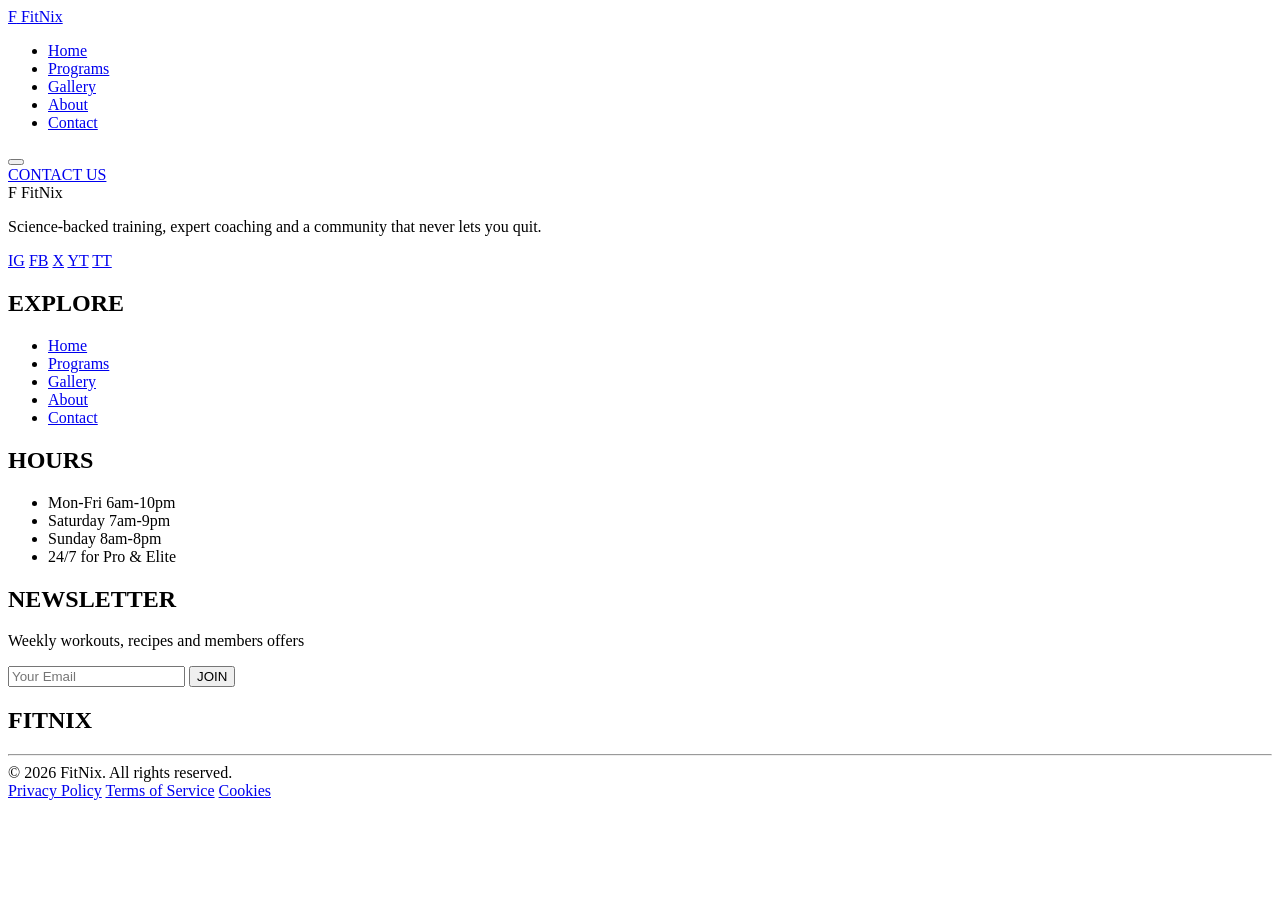
==== commit e9e916a3: "Resoudré les problemes du merge exacte dans la responsive probleme" ====
--- a/index.html
+++ b/index.html
@@ -16,178 +16,99 @@
       rel="stylesheet"
     />
 
-    <link rel="stylesheet" href="css/hero.css" />
-<link rel="stylesheet" href="./css/navigation.css">
-<link rel="stylesheet" href="./css/footer.css">
+    <link rel="stylesheet" href="./css/navigation.css">
+    <link rel="stylesheet" href="./css/footer.css">
+    <link rel="stylesheet" href="./css/hero.css">
+    <script src="./nav.js" defer></script>
 </head>
-<body class="background">
-<nav class="navbar">
-        <div class="logo">
-            <div class="logo-icon">F</div>
+<body class="page-home">
+<nav class="navbar" aria-label="Main navigation">
+        <a href="./index.html" class="logo" aria-label="FitNix home">
+            <span class="logo-icon">F</span>
             <span class="logo-text">FitNix</span>
-        </div>
+        </a>
 
-        <ul class="nav-links">
-            <li><a href="#">About</a></li>
-            <li><a href="#">Program</a></li>
-            <li><a href="#">Trainers</a></li>
-            <li><a href="#">Pricing</a></li>
-            <li><a href="#">Testimonial</a></li>
-            <li><a href="#">Accuiel</a></li>
+        <ul class="nav-links" id="main-menu">
+            <li><a href="./index.html" class="active">Home</a></li>
+            <li><a href="./program.html">Programs</a></li>
+            <li><a href="./gallery.html">Gallery</a></li>
+            <li><a href="./about.html">About</a></li>
+            <li><a href="./contact.html">Contact</a></li>
         </ul>
-        <button class="but" aria-label="close">
-            <div></div>
-            <div></div>
-            <div></div>
+
+        <button class="menu-toggle" type="button" aria-label="Toggle menu" aria-controls="main-menu" aria-expanded="false">
+            <span></span>
+            <span></span>
+            <span></span>
         </button>
 
         <div class="nav-action">
-            <a href="#" class="btn-contact">CONTACT US</a>
+            <a href="./contact.html" class="btn-contact">CONTACT US</a>
         </div>
     </nav>
-    <main>
-        <section>
-            <div class="conteneur">
-                <div class="gauche-main">
-                    <p class="petite-texte paragraphe"><span class="etoile">★</span> 4.8/5 Verified reviews</p>
-                    <h1>TRANSFORM <br>YOUR MIN & <strong class="titre-texte">MUSCLE.</strong></h1>
-                    <div class="image-texte">
-                        <div class="image-container">
-                            <img class="image-main" src="image/ACCUEIL-2.jpg" alt="Des personnes s'entraînent dans une salle de sport lumineuse à Casablanca">
-                        </div>
-                        <div class="texte-main">
-                            <img class="images-gauche" src="./image/barbell-deadlift-closeup-100x150.jpg" alt="Athlete soulevant une barre">
-                            <img class="images-gauche" src="./image/woman-ez-bar-curl-100x67.jpg" alt="Femme effectuant un curl avec une barre">
-                            <img class="images-gauche" src="./image/man-barbell-deadlift-100x67.jpg" alt="Homme realisant un souleve de terre">
-                            <img class="images-gauche" src="./image/woman-back-muscles-100x66.jpg" alt="Femme montrant les muscles de son dos">
-                            <p class="paragraphe"><strong class="soustitre">16K+</strong> Members enjoy <br> our facilities</p>
-                        </div>
-                    </div>
+    
+<footer class="site-footer">
+        <div class="footer-container">
+            <div class="footer-col">
+                <div class="logo">
+                    <span class="logo-icon">F</span>
+                    <span class="logo-text">FitNix</span>
                 </div>
-                <div class="droite-main" > 
-                    <div class="texte-droite-top">
-                        <p class="border-text-droite paragraphe">Our Experience <br><strong>12+ YEARS</strong></p>
-                    </div>
-                    <div class="texte-droite-bas">
-                        <p >Build confidence, strength, and discipline with science-backed training, expert coaching, and a community that never lets you quit.</p>
-                        <button class="bouton bouton-principal">JOIN FITNIX NOW</button>
-                    </div>
-                    
-                </div>
-                
-            </div>
-            
-        </section>
-        <section class="marquee-direction">
-            <marquee  direction="left" scrollamount="10">
-                <div class="marquee">
-<span>◆</span><span>STRENGHT</span><span>◆</span><span>CARDIO</span><span>◆</span><span>HIT</span><span>◆</span>
-<span>BOXING</span><span>◆</span><span>MOBILITY</span><span>◆</span><span>NUTRITION</span><span>◆</span><span>COACHING</span>
-<span>◆</span><span>COMMUNITY</span><span>◆</span><span>STRENGHT</span><span>◆</span><span>CARDIO</span><span>◆</span><span>HIT</span>
-<span>◆</span><span>BOXING</span><span>◆</span><span>MOBILITY</span><span>◆</span><span>NUTRITION</span><span>◆</span><span>COACHING</span><span>◆</span><span>COMMUNITY</span><span>◆</span>
-            </div>
-            </marquee>
-        </section>
-        <section class="trainers-section">
-            
-                <div class="trainers-header">
-                    <p class="soustitre">- OUR TEAM</p>
-                    <h2 class="titre-header">MEET OUR TRAINERS</h2>
-                </div>
-                <div class="trainers-description">
-                    <p class="header-p">Cerftified, exeprienced and obessed with your progress. <br>
-                        Every coach builds your plan around you.
-                    </p>
-                </div>
-            
-            
-                <div class="carte">
-                    <img class="carte-img1" src="./image/alighne1.jpg" alt="Marcus Reid effectue un souleve de terre">
-                    <h3>MARCUS REID</h3>
-                    <P>Head Strength Coach</P>
-                </div>
-                <div class="carte">
-                    <img src="./image/woman-ez-bar-curl-300x200.jpg" alt="Sofia Hart s'entraine avec une barre">
-                    <h3>SOFIA HART</h3>
-                    <p>Hit & conditioning</p>
-                </div>
-                <div class="carte">
-                    <img src="./image/man-standing-over-barbell-600x400.jpg" alt="Daniel Cruz se prepare à soulever une barre">
-                    <h3>DANIEL CRUZ</h3>
-                    <p>Bodybuilding</p>
-                </div>
-                <div class="carte">
-                    <img src="./image/woman-back-muscles-300x199.jpg" alt="Amira Lane montre ses muscles du dos">
-                    <h3>AMIRA LANE</h3>
-                    <p>Nutrition & Mobility</p>
-                </div>
-            
-        </section>
-        
-    </main>
-    
-<footer>
-        <div class="container">
-            <div class="logo-con">
-                <div class="logo">
-                <div class="logo-icon">F</div>
-            <span class="logo-text">FitNix</span>
-                </div>
-                <p>Science-backend training, expert coaching 
-                   and a community that never lets you quit
-                </p>
-                <div class ="logos">
-                    <a>IG</a>
-                    <a>FB</a>
-                    <a>X</a>
-                    <a>YT</a>
-                    <a>TT</a>
+                <p>Science-backed training, expert coaching and a community that never lets you quit.</p>
+                <div class="footer-social">
+                    <a href="#" aria-label="Instagram">IG</a>
+                    <a href="#" aria-label="Facebook">FB</a>
+                    <a href="#" aria-label="X">X</a>
+                    <a href="#" aria-label="YouTube">YT</a>
+                    <a href="#" aria-label="TikTok">TT</a>
                 </div>
             </div>
-            <div class="explore-con">
+
+            <div class="footer-col">
                 <h2>EXPLORE</h2>
-                    <nav class="explore-nav">
-                    <a>About</a>
-                    <a>Programs</a>
-                    <a>Trainers</a>
-                    <a>Pricing</a>
-                    <a>Testimonials</a>
-                    <a>Accuiel</a>
-                    </nav>
-            </div>
-            <div class="hours-con">
-                
-                    <h2>HOURS</h2>
-                    <nav class="hours-nav">
-                    <ul>
-                        <li>Mon-Fri 6am-10pm</li>
-                        <li>Saturday 7am-9pm</li>
-                        <li>Sunday 8am-8pm</li>
-                        <li class="4th">24/7 for Pro & Elite</li>
+                <nav aria-label="Footer navigation">
+                    <ul class="footer-list">
+                        <li><a href="./index.html" class="active">Home</a></li>
+                        <li><a href="./program.html">Programs</a></li>
+                        <li><a href="./gallery.html">Gallery</a></li>
+                        <li><a href="./about.html">About</a></li>
+                        <li><a href="./contact.html">Contact</a></li>
                     </ul>
                 </nav>
             </div>
-            <div class="sell-con">
+
+            <div class="footer-col">
+                <h2>HOURS</h2>
+                <ul class="footer-list">
+                    <li>Mon-Fri 6am-10pm</li>
+                    <li>Saturday 7am-9pm</li>
+                    <li>Sunday 8am-8pm</li>
+                    <li>24/7 for Pro &amp; Elite</li>
+                </ul>
+            </div>
+
+            <div class="footer-col">
                 <h2>NEWSLETTER</h2>
                 <p>Weekly workouts, recipes and members offers</p>
-                    <form class="footer-form">
-                    <input class="setter-inp" placeholder="Your Email">
-                    <button class="but font-but">JOIN</button>
-                    </form>
+                <form class="footer-form">
+                    <input type="email" name="newsletter-email" placeholder="Your Email" aria-label="Your email" required>
+                    <button type="submit" class="footer-btn">JOIN</button>
+                </form>
             </div>
+        </div>
+
+        <div class="footer-title" aria-hidden="true">
+            <h2>FITNIX</h2>
+        </div>
+        <hr>
+        <div class="footer-bottom">
+            <span>&copy; 2026 FitNix. All rights reserved.</span>
+            <div class="footer-legal">
+                <a href="#">Privacy Policy</a>
+                <a href="#">Terms of Service</a>
+                <a href="#">Cookies</a>
             </div>
-            <div class="footer-title">
-                <h2>FITNIX</h2>
-            </div>
-            <hr>
-            <div class="footer-bottom">
-            <span>© 2026 FitNix. All rights reserved.</span>
-            <div class="p-bottom">
-                <p>Privacy Policy</p>
-                <p>Terms of Service</p>
-                <p>Cookies</p>
-            </div>
-            </div>
+        </div>
     </footer>
 </body>
 </html>
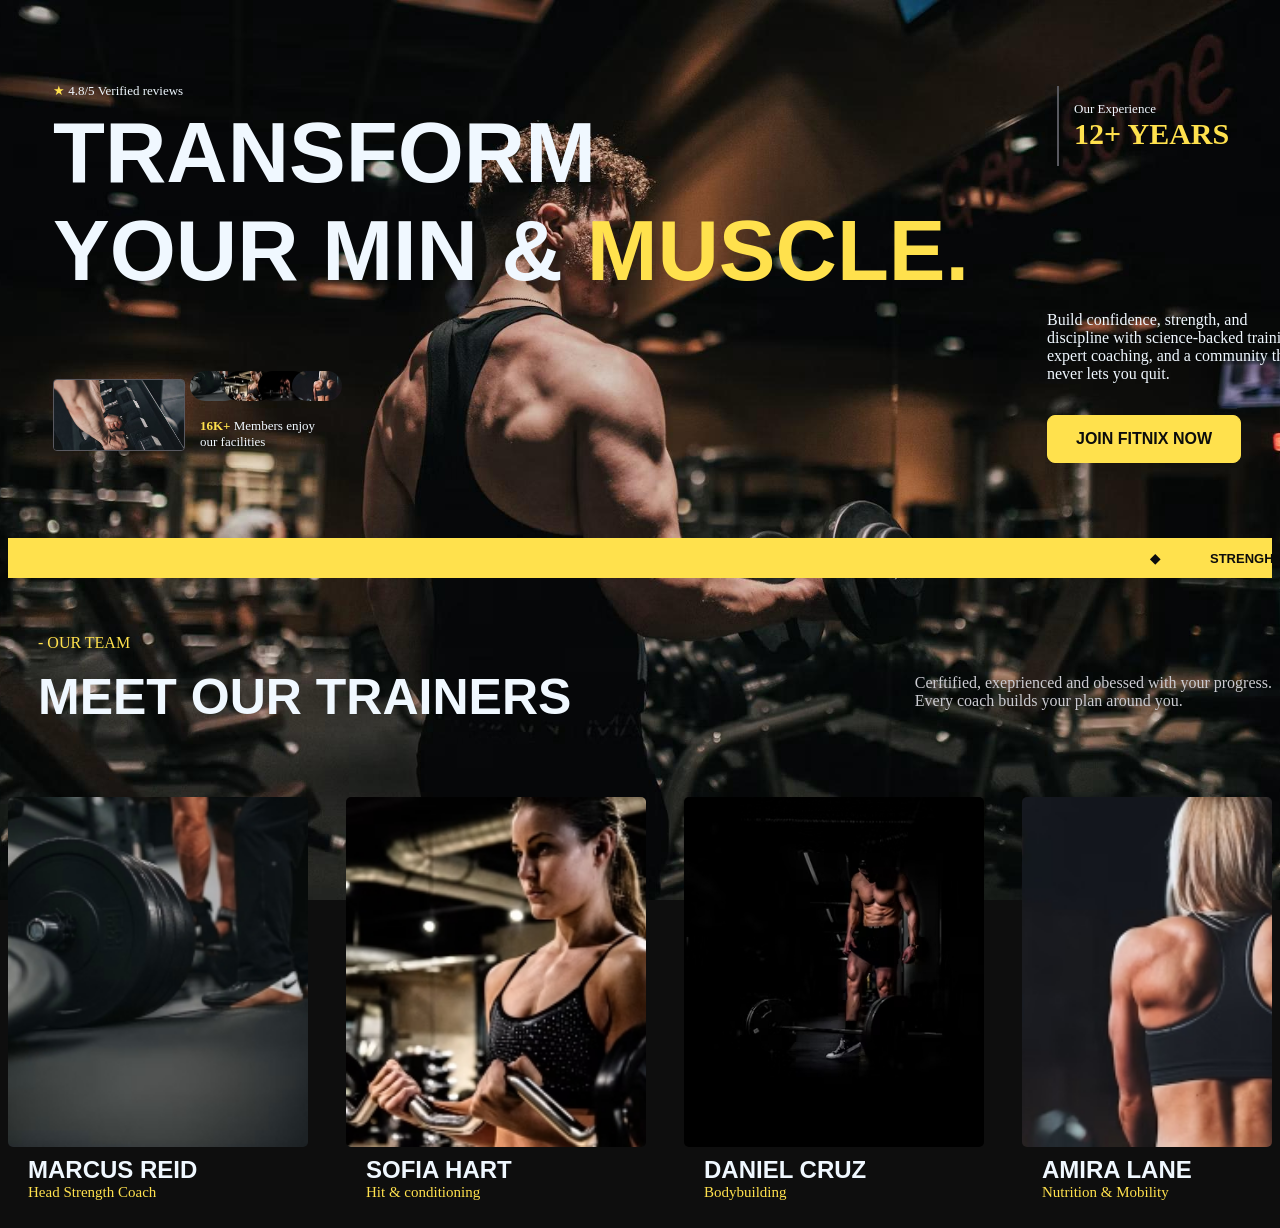
==== commit 32c55067: "Modifaction des deux  premieres section aprez le merge" ====
--- a/index.html
+++ b/index.html
@@ -16,99 +16,89 @@
       rel="stylesheet"
     />
 
-    <link rel="stylesheet" href="./css/navigation.css">
-    <link rel="stylesheet" href="./css/footer.css">
-    <link rel="stylesheet" href="./css/hero.css">
-    <script src="./nav.js" defer></script>
+    <link rel="stylesheet" href="css/hero.css" />
 </head>
 <body class="page-home">
-<nav class="navbar" aria-label="Main navigation">
-        <a href="./index.html" class="logo" aria-label="FitNix home">
-            <span class="logo-icon">F</span>
-            <span class="logo-text">FitNix</span>
-        </a>
-
-        <ul class="nav-links" id="main-menu">
-            <li><a href="./index.html" class="active">Home</a></li>
-            <li><a href="./program.html">Programs</a></li>
-            <li><a href="./gallery.html">Gallery</a></li>
-            <li><a href="./about.html">About</a></li>
-            <li><a href="./contact.html">Contact</a></li>
-        </ul>
-
-        <button class="menu-toggle" type="button" aria-label="Toggle menu" aria-controls="main-menu" aria-expanded="false">
-            <span></span>
-            <span></span>
-            <span></span>
-        </button>
-
-        <div class="nav-action">
-            <a href="./contact.html" class="btn-contact">CONTACT US</a>
-        </div>
-    </nav>
+    <main>
+        <section>
+            <div class="conteneur">
+                <div class="gauche-main">
+                    <p class="petite-texte paragraphe"><span class="etoile">★</span> 4.8/5 Verified reviews</p>
+                    <h1>TRANSFORM <br>YOUR MIN & <strong class="titre-texte">MUSCLE.</strong></h1>
+                    <div class="image-texte">
+                        <div class="image-container">
+                            <img class="image-main" src="image/ACCUEIL-2.jpg" alt="Des personnes s'entraînent dans une salle de sport lumineuse à Casablanca">
+                        </div>
+                        <div class="texte-main">
+                            <img class="images-gauche" src="./image/barbell-deadlift-closeup-100x150.jpg" alt="Athlete soulevant une barre">
+                            <img class="images-gauche" src="./image/woman-ez-bar-curl-100x67.jpg" alt="Femme effectuant un curl avec une barre">
+                            <img class="images-gauche" src="./image/man-barbell-deadlift-100x67.jpg" alt="Homme realisant un souleve de terre">
+                            <img class="images-gauche" src="./image/woman-back-muscles-100x66.jpg" alt="Femme montrant les muscles de son dos">
+                            <p class="paragraphe"><strong class="soustitre">16K+</strong> Members enjoy <br> our facilities</p>
+                        </div>
+                    </div>
+                </div>
+                <div class="droite-main" > 
+                    <div class="texte-droite-top">
+                        <p class="border-text-droite paragraphe">Our Experience <br><strong>12+ YEARS</strong></p>
+                    </div>
+                    <div class="texte-droite-bas">
+                        <p >Build confidence, strength, and discipline with science-backed training, expert coaching, and a community that never lets you quit.</p>
+                        <button class="bouton bouton-principal">JOIN FITNIX NOW</button>
+                    </div>
+                    
+                </div>
+                
+            </div>
+            
+        </section>
+        <section class="marquee-direction">
+            <marquee  direction="left" scrollamount="10">
+                <div class="marquee">
+<span>◆</span><span>STRENGHT</span><span>◆</span><span>CARDIO</span><span>◆</span><span>HIT</span><span>◆</span>
+<span>BOXING</span><span>◆</span><span>MOBILITY</span><span>◆</span><span>NUTRITION</span><span>◆</span><span>COACHING</span>
+<span>◆</span><span>COMMUNITY</span><span>◆</span><span>STRENGHT</span><span>◆</span><span>CARDIO</span><span>◆</span><span>HIT</span>
+<span>◆</span><span>BOXING</span><span>◆</span><span>MOBILITY</span><span>◆</span><span>NUTRITION</span><span>◆</span><span>COACHING</span><span>◆</span><span>COMMUNITY</span><span>◆</span>
+            </div>
+            </marquee>
+        </section>
+        <section class="trainers-section">
+            
+                <div class="trainers-header">
+                    <p class="soustitre">- OUR TEAM</p>
+                    <h2 class="titre-header">MEET OUR TRAINERS</h2>
+                </div>
+                <div class="trainers-description">
+                    <p class="header-p">Cerftified, exeprienced and obessed with your progress. <br>
+                        Every coach builds your plan around you.
+                    </p>
+                </div>
+            
+            
+                <div class="carte">
+                    <img class="carte-img1" src="./image/barbell-deadlift-closeup-175x263.jpg" alt="Marcus Reid effectue un souleve de terre">
+                    <h3>MARCUS REID</h3>
+                    <P>Head Strength Coach</P>
+                </div>
+                <div class="carte">
+                    <img src="./image/woman-ez-bar-curl-300x200.jpg" alt="Sofia Hart s'entraine avec une barre">
+                    <h3>SOFIA HART</h3>
+                    <p>Hit & conditioning</p>
+                </div>
+                <div class="carte">
+                    <img src="./image/man-standing-over-barbell-600x400.jpg" alt="Daniel Cruz se prepare à soulever une barre">
+                    <h3>DANIEL CRUZ</h3>
+                    <p>Bodybuilding</p>
+                </div>
+                <div class="carte">
+                    <img src="./image/woman-back-muscles-300x199.jpg" alt="Amira Lane montre ses muscles du dos">
+                    <h3>AMIRA LANE</h3>
+                    <p>Nutrition & Mobility</p>
+                </div>
+            
+        </section>
+        
+    </main>
     
-<footer class="site-footer">
-        <div class="footer-container">
-            <div class="footer-col">
-                <div class="logo">
-                    <span class="logo-icon">F</span>
-                    <span class="logo-text">FitNix</span>
-                </div>
-                <p>Science-backed training, expert coaching and a community that never lets you quit.</p>
-                <div class="footer-social">
-                    <a href="#" aria-label="Instagram">IG</a>
-                    <a href="#" aria-label="Facebook">FB</a>
-                    <a href="#" aria-label="X">X</a>
-                    <a href="#" aria-label="YouTube">YT</a>
-                    <a href="#" aria-label="TikTok">TT</a>
-                </div>
-            </div>
-
-            <div class="footer-col">
-                <h2>EXPLORE</h2>
-                <nav aria-label="Footer navigation">
-                    <ul class="footer-list">
-                        <li><a href="./index.html" class="active">Home</a></li>
-                        <li><a href="./program.html">Programs</a></li>
-                        <li><a href="./gallery.html">Gallery</a></li>
-                        <li><a href="./about.html">About</a></li>
-                        <li><a href="./contact.html">Contact</a></li>
-                    </ul>
-                </nav>
-            </div>
-
-            <div class="footer-col">
-                <h2>HOURS</h2>
-                <ul class="footer-list">
-                    <li>Mon-Fri 6am-10pm</li>
-                    <li>Saturday 7am-9pm</li>
-                    <li>Sunday 8am-8pm</li>
-                    <li>24/7 for Pro &amp; Elite</li>
-                </ul>
-            </div>
-
-            <div class="footer-col">
-                <h2>NEWSLETTER</h2>
-                <p>Weekly workouts, recipes and members offers</p>
-                <form class="footer-form">
-                    <input type="email" name="newsletter-email" placeholder="Your Email" aria-label="Your email" required>
-                    <button type="submit" class="footer-btn">JOIN</button>
-                </form>
-            </div>
-        </div>
-
-        <div class="footer-title" aria-hidden="true">
-            <h2>FITNIX</h2>
-        </div>
-        <hr>
-        <div class="footer-bottom">
-            <span>&copy; 2026 FitNix. All rights reserved.</span>
-            <div class="footer-legal">
-                <a href="#">Privacy Policy</a>
-                <a href="#">Terms of Service</a>
-                <a href="#">Cookies</a>
-            </div>
-        </div>
-    </footer>
 </body>
-</html>
+</html>
--- a/css/hero.css
+++ b/css/hero.css
@@ -0,0 +1,410 @@
+
+h1,h2{
+    margin-top: 5px;
+    font-size:85px;
+    color: aliceblue;
+    font-family: 'Anton', sans-serif;
+}
+
+.paragraphe{
+    color: aliceblue;
+    font-size: 13px;
+}
+h3{
+    margin-top: 5px;
+    font-size:8px;
+    color: aliceblue;
+    font-family: 'Anton', sans-serif;
+}
+
+.page-home{
+    background-image: url("../image/fitnix-hero-background.jpg");
+    background-repeat: no-repeat;
+    background-position: center;
+    background-attachment: fixed;
+    background-size: cover;
+    background-color: #0e0e0e;
+}
+.etoile{
+    color:#FFE14D;
+}
+
+.conteneur{
+    display: flex;
+    width: 100%;
+    padding: 40px;
+    justify-content: space-between;
+    align-items: flex-end; 
+    gap: 30px;
+    margin: 0 auto;
+}
+.gauche-main{
+    padding: 5px;
+    width: 100%;
+    
+}
+.petite-texte{
+    margin-top: 30px;
+    margin-bottom: 5px;
+}
+.titre-texte{
+    font-size:85px;
+    color:#FFE14D;
+}
+.image-texte{
+    display: flex;
+    align-items: center;
+    flex-wrap: wrap;
+    gap: 15px;
+    width: 100%;
+}
+.image-main {
+    width: 130px;
+    height: 70px;
+    object-fit: cover;
+    border-radius: 4px;
+    border: 1px solid #58585f;
+}
+.images-gauche{
+    width: 50px;
+    height: 30px;
+    object-fit: cover;
+    border-radius: 40px;
+    margin-left: -10px;
+    margin-right: -10px;
+}
+
+
+.droite-main{ 
+    display: flex;
+    flex-direction: column;
+    justify-content: space-between;
+    width: 250px;
+    min-height: 400px;
+    padding: 5px;
+    gap: 25px;
+    flex: 0 0 260px;
+}
+
+.texte-droite-top {
+    padding: 10px;
+    
+}
+
+.border-text-droite{
+    border-left: 2px solid #58585f ;
+    padding: 15px;
+}
+
+.border-text-droite strong {
+    font-size: 30px;
+    color:#FFE14D;
+}
+
+.texte-droite-bas{
+    width: 100%;
+    color: aliceblue;
+}
+.bouton  {
+  display: inline-block;
+  margin-top: 16px;
+  padding: 14px 28px;
+  border-radius: 8px;
+  border: 1px solid #ffe14d;
+  font-size: 16px;
+  font-weight: 600;
+  text-align: center;
+  cursor: pointer;
+  color: #0c0c0c;
+  background-color: #ffe14d;
+  transition: transform 0.2s ease;
+}
+.bouton-principal:hover {
+  transform: scale(1.05);
+}
+.trainers-section{
+    width: 100%;
+    padding: 10px 0px 4px;
+    display: grid;
+    grid-template-columns: 300px 300px 300px 250px ;
+    column-gap: 20px;
+    row-gap: 30px;
+    justify-content: space-between;
+}
+.trainers-header{
+    margin-left: 30px;
+    grid-column: span 2;
+    align-self: center;
+}
+.soustitre{
+    color:#FFE14D;
+}
+
+.titre-header{
+    font-size: 50px;
+    font-weight: bold;
+}
+.trainers-description {
+    width: 100%;
+    grid-column: span 2;
+    display: flex;
+    justify-content: flex-end;
+    align-items: center;
+}
+
+.header-p{
+    max-width: 400px;
+    font-size: 16px;
+    color: #cbcbd1 ;
+}
+.carte{
+    margin: 0;
+}
+.carte img{
+
+    width: 100%;
+    height: 350px;
+    object-fit: cover;
+    border-radius: 5px;
+}
+.carte h3 {
+    font-size: 24px;
+    margin-left: 20px;
+    margin-bottom: 0px;
+    font-weight: bold;
+}
+.carte p {
+    font-size: 15px;
+    margin-left: 20px;
+    margin-top: 0px;
+    color:#FFE14D;
+}
+.marquee-direction {
+    height: 40px;
+    background-color: #FFE14D;
+    margin: 30px 0;
+    overflow: hidden;
+}
+.page-home .marquee {
+    height: 40px;
+    line-height: 40px;
+}
+
+.page-home .marquee span {
+    margin: 0 25px;
+    font-family: Verdana, Geneva, Tahoma, sans-serif;
+    font-size: 13px;
+    font-weight: 700;
+    color: #0c0c0c;
+}
+
+
+@media (max-width: 768px) {
+html, body {
+    overflow-X: hidden; 
+}
+.background{
+    background-image: url("../image/fitnix-hero-background.jpg");
+    background-position: center top;
+    background-attachment: scroll;
+    background-size: cover;
+    width: 100%;
+}
+    h1,h2{
+    font-size:40px;
+    color: aliceblue;
+    font-family: 'Anton', sans-serif;
+}
+.paragraphe{
+    color: aliceblue;
+    font-size: 15px;
+    margin-top: 30px;
+}
+.conteneur {
+        flex-direction: column;
+        align-items: stretch;
+        width: 100%;
+        padding: 10px;
+        gap: 0px;
+}
+.gauche-main {
+        width: 100%;
+        padding: 0;
+}
+.image-texte{
+    display: flex;
+    flex-direction: column;
+    gap: 10px;
+    width: 100%;
+    
+}
+.image-main {
+    width: 150px;
+    height: 90px;
+    object-fit: cover;
+    border-radius: 4px;
+    border: 1px solid #58585f;
+}
+.images-gauche {
+    margin-left: 0px;
+        width: 40px;
+        height: 28px;
+}
+.titre-texte{
+    font-size: 40px;
+}
+.droite-main {
+    flex-direction: row;
+        position: static;
+        width: 100%;
+        padding: 0;
+        align-items: stretch;
+        gap: 0px;
+        min-height: 40px;
+    }
+.texte-droite-top {
+    padding: 10px;
+}
+
+.border-text-droite{
+    border-left: 5px solid #58585f ;
+    padding: 5px;
+}
+
+.texte-droite-bas{
+    width: 100%;
+    font-size: 13px;
+    color: aliceblue;
+    
+}
+.bouton  {
+  padding: 4px 10px;
+  border-radius: 8px;
+  font-size: 10px;
+  font-weight: 800;
+}
+.marquee-direction {
+        width: 100%;
+        max-width: none;
+        height: 40px;
+        margin-right: 0;
+    }
+.marquee{
+    height: 40px;
+    gap: clamp(14px, 3vw, 24px);
+}
+.trainers-section {
+    width: 100%;
+    padding: 0px;
+    display: grid;
+    grid-template-columns: repeat(2, minmax(0, 1fr));
+    column-gap: 2px;
+  }
+
+  .trainers-header {
+    margin-left: 0;
+  }
+
+  .soustitre {
+    margin: 0 0 8px;
+    font-size: 20px;
+  }
+
+  .titre-header {
+    margin: 0;
+    font-size: 35px;
+  }
+
+  .trainers-description {
+    grid-column: 1 / -1;
+    width: 70%;
+    justify-content: flex-start;
+  }
+
+  .header-p {
+    max-width: 100%;
+    margin: 0;
+    font-size: 20px;
+  }
+
+  .carte {
+    min-width: 0;
+    width: 100%;
+  }
+
+  .carte img {
+    width: 100%;
+    height: 150px;
+    object-fit: cover;
+    border-radius: 5px;
+  }
+
+  .carte h3 {
+    margin:0;
+    font-size: 16px;
+  }
+
+  .carte p {
+    margin: 0;
+    font-size: 14px;
+  }
+
+}
+
+
+
+@media (min-width: 769px) and (max-width: 1024px) {
+    html, body {
+    overflow-X: hidden; 
+}
+.marquee-direction {
+        width: 100%;
+        max-width: none;
+        height: 40px;
+        margin-right: 0;
+    }
+  .trainers-section {
+    width: 100%;
+    padding: 24px;
+    box-sizing: border-box;
+    grid-template-columns: repeat(4, minmax(0, 1fr));
+    gap: 24px 16px;
+  }
+
+  .trainers-description {
+    grid-column: span 2;
+  }
+
+  .trainers-header {
+    margin-left: 0;
+  }
+
+  .titre-header {
+    font-size: 40px;
+  }
+
+  .header-p {
+    max-width: 100%;
+    font-size: 15px;
+  }
+
+  .carte {
+    min-width: 0;
+  }
+
+  .carte img {
+    width: 100%;
+    height: 260px;
+    object-fit: cover;
+  }
+
+  .carte h3 {
+    margin: 10px 0 2px;
+    font-size: 18px;
+  }
+
+  .carte p {
+    margin: 0;
+    font-size: 14px;
+  }
+}
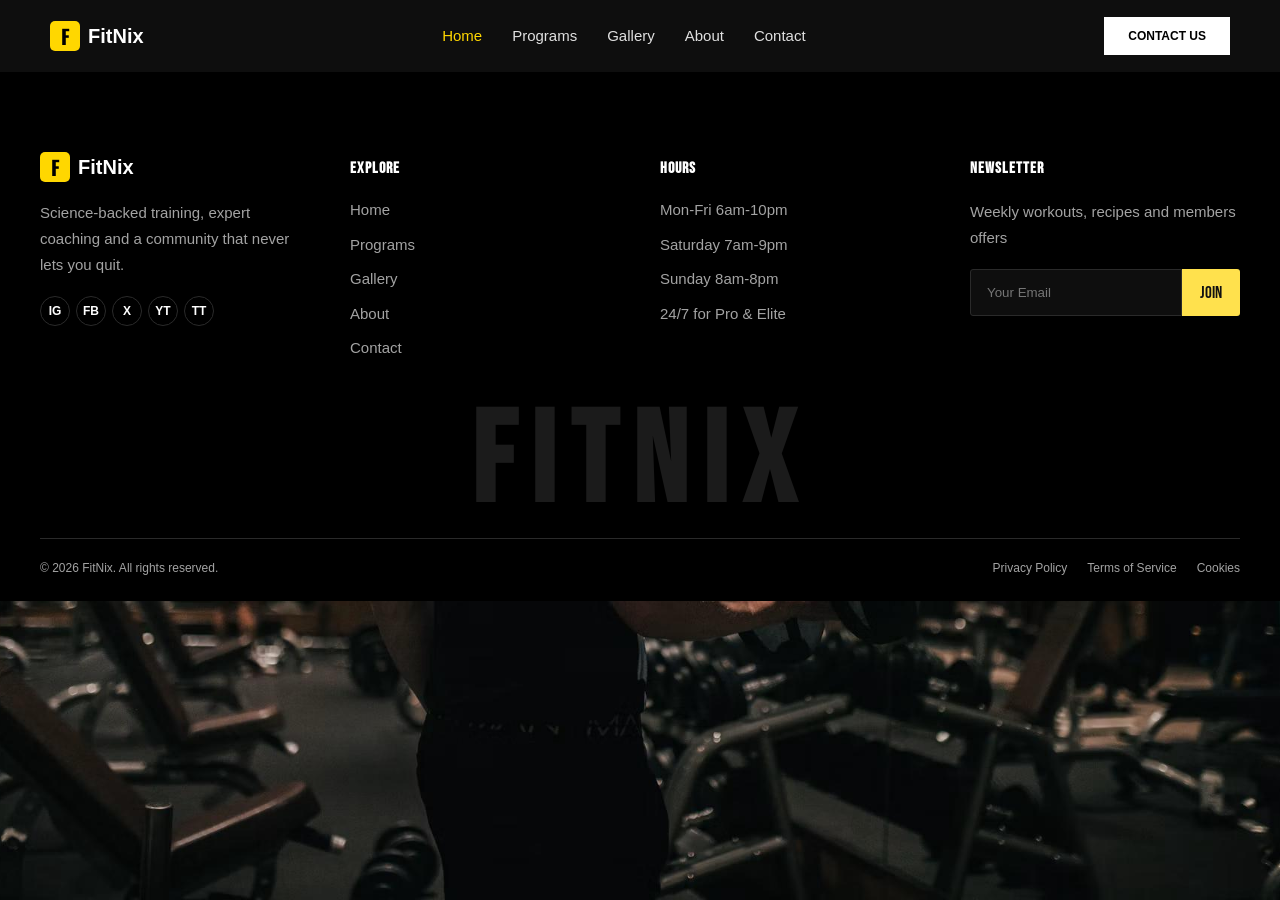
==== commit 0eb97239: "Merge shared navigation updates with About and contact page content" ====
--- a/index.html
+++ b/index.html
@@ -16,89 +16,99 @@
       rel="stylesheet"
     />
 
-    <link rel="stylesheet" href="css/hero.css" />
+    <link rel="stylesheet" href="./css/navigation.css">
+    <link rel="stylesheet" href="./css/footer.css">
+    <link rel="stylesheet" href="./css/hero.css">
+    <script src="./nav.js" defer></script>
 </head>
 <body class="page-home">
-    <main>
-        <section>
-            <div class="conteneur">
-                <div class="gauche-main">
-                    <p class="petite-texte paragraphe"><span class="etoile">★</span> 4.8/5 Verified reviews</p>
-                    <h1>TRANSFORM <br>YOUR MIN & <strong class="titre-texte">MUSCLE.</strong></h1>
-                    <div class="image-texte">
-                        <div class="image-container">
-                            <img class="image-main" src="image/ACCUEIL-2.jpg" alt="Des personnes s'entraînent dans une salle de sport lumineuse à Casablanca">
-                        </div>
-                        <div class="texte-main">
-                            <img class="images-gauche" src="./image/barbell-deadlift-closeup-100x150.jpg" alt="Athlete soulevant une barre">
-                            <img class="images-gauche" src="./image/woman-ez-bar-curl-100x67.jpg" alt="Femme effectuant un curl avec une barre">
-                            <img class="images-gauche" src="./image/man-barbell-deadlift-100x67.jpg" alt="Homme realisant un souleve de terre">
-                            <img class="images-gauche" src="./image/woman-back-muscles-100x66.jpg" alt="Femme montrant les muscles de son dos">
-                            <p class="paragraphe"><strong class="soustitre">16K+</strong> Members enjoy <br> our facilities</p>
-                        </div>
-                    </div>
+<nav class="navbar" aria-label="Main navigation">
+        <a href="./index.html" class="logo" aria-label="FitNix home">
+            <span class="logo-icon">F</span>
+            <span class="logo-text">FitNix</span>
+        </a>
+
+        <ul class="nav-links" id="main-menu">
+            <li><a href="./index.html" class="active">Home</a></li>
+            <li><a href="./program.html">Programs</a></li>
+            <li><a href="./gallery.html">Gallery</a></li>
+            <li><a href="./about.html">About</a></li>
+            <li><a href="./contact.html">Contact</a></li>
+        </ul>
+
+        <button class="menu-toggle" type="button" aria-label="Toggle menu" aria-controls="main-menu" aria-expanded="false">
+            <span></span>
+            <span></span>
+            <span></span>
+        </button>
+
+        <div class="nav-action">
+            <a href="./contact.html" class="btn-contact">CONTACT US</a>
+        </div>
+    </nav>
+    
+<footer class="site-footer">
+        <div class="footer-container">
+            <div class="footer-col">
+                <div class="logo">
+                    <span class="logo-icon">F</span>
+                    <span class="logo-text">FitNix</span>
                 </div>
-                <div class="droite-main" > 
-                    <div class="texte-droite-top">
-                        <p class="border-text-droite paragraphe">Our Experience <br><strong>12+ YEARS</strong></p>
-                    </div>
-                    <div class="texte-droite-bas">
-                        <p >Build confidence, strength, and discipline with science-backed training, expert coaching, and a community that never lets you quit.</p>
-                        <button class="bouton bouton-principal">JOIN FITNIX NOW</button>
-                    </div>
-                    
+                <p>Science-backed training, expert coaching and a community that never lets you quit.</p>
+                <div class="footer-social">
+                    <a href="#" aria-label="Instagram">IG</a>
+                    <a href="#" aria-label="Facebook">FB</a>
+                    <a href="#" aria-label="X">X</a>
+                    <a href="#" aria-label="YouTube">YT</a>
+                    <a href="#" aria-label="TikTok">TT</a>
                 </div>
-                
             </div>
-            
-        </section>
-        <section class="marquee-direction">
-            <marquee  direction="left" scrollamount="10">
-                <div class="marquee">
-<span>◆</span><span>STRENGHT</span><span>◆</span><span>CARDIO</span><span>◆</span><span>HIT</span><span>◆</span>
-<span>BOXING</span><span>◆</span><span>MOBILITY</span><span>◆</span><span>NUTRITION</span><span>◆</span><span>COACHING</span>
-<span>◆</span><span>COMMUNITY</span><span>◆</span><span>STRENGHT</span><span>◆</span><span>CARDIO</span><span>◆</span><span>HIT</span>
-<span>◆</span><span>BOXING</span><span>◆</span><span>MOBILITY</span><span>◆</span><span>NUTRITION</span><span>◆</span><span>COACHING</span><span>◆</span><span>COMMUNITY</span><span>◆</span>
+
+            <div class="footer-col">
+                <h2>EXPLORE</h2>
+                <nav aria-label="Footer navigation">
+                    <ul class="footer-list">
+                        <li><a href="./index.html" class="active">Home</a></li>
+                        <li><a href="./program.html">Programs</a></li>
+                        <li><a href="./gallery.html">Gallery</a></li>
+                        <li><a href="./about.html">About</a></li>
+                        <li><a href="./contact.html">Contact</a></li>
+                    </ul>
+                </nav>
             </div>
-            </marquee>
-        </section>
-        <section class="trainers-section">
-            
-                <div class="trainers-header">
-                    <p class="soustitre">- OUR TEAM</p>
-                    <h2 class="titre-header">MEET OUR TRAINERS</h2>
-                </div>
-                <div class="trainers-description">
-                    <p class="header-p">Cerftified, exeprienced and obessed with your progress. <br>
-                        Every coach builds your plan around you.
-                    </p>
-                </div>
-            
-            
-                <div class="carte">
-                    <img class="carte-img1" src="./image/barbell-deadlift-closeup-175x263.jpg" alt="Marcus Reid effectue un souleve de terre">
-                    <h3>MARCUS REID</h3>
-                    <P>Head Strength Coach</P>
-                </div>
-                <div class="carte">
-                    <img src="./image/woman-ez-bar-curl-300x200.jpg" alt="Sofia Hart s'entraine avec une barre">
-                    <h3>SOFIA HART</h3>
-                    <p>Hit & conditioning</p>
-                </div>
-                <div class="carte">
-                    <img src="./image/man-standing-over-barbell-600x400.jpg" alt="Daniel Cruz se prepare à soulever une barre">
-                    <h3>DANIEL CRUZ</h3>
-                    <p>Bodybuilding</p>
-                </div>
-                <div class="carte">
-                    <img src="./image/woman-back-muscles-300x199.jpg" alt="Amira Lane montre ses muscles du dos">
-                    <h3>AMIRA LANE</h3>
-                    <p>Nutrition & Mobility</p>
-                </div>
-            
-        </section>
-        
-    </main>
-    
+
+            <div class="footer-col">
+                <h2>HOURS</h2>
+                <ul class="footer-list">
+                    <li>Mon-Fri 6am-10pm</li>
+                    <li>Saturday 7am-9pm</li>
+                    <li>Sunday 8am-8pm</li>
+                    <li>24/7 for Pro &amp; Elite</li>
+                </ul>
+            </div>
+
+            <div class="footer-col">
+                <h2>NEWSLETTER</h2>
+                <p>Weekly workouts, recipes and members offers</p>
+                <form class="footer-form">
+                    <input type="email" name="newsletter-email" placeholder="Your Email" aria-label="Your email" required>
+                    <button type="submit" class="footer-btn">JOIN</button>
+                </form>
+            </div>
+        </div>
+
+        <div class="footer-title" aria-hidden="true">
+            <h2>FITNIX</h2>
+        </div>
+        <hr>
+        <div class="footer-bottom">
+            <span>&copy; 2026 FitNix. All rights reserved.</span>
+            <div class="footer-legal">
+                <a href="#">Privacy Policy</a>
+                <a href="#">Terms of Service</a>
+                <a href="#">Cookies</a>
+            </div>
+        </div>
+    </footer>
 </body>
-</html>+</html>
--- a/css/navigation.css
+++ b/css/navigation.css
@@ -0,0 +1,172 @@
+
+    
+
+
+@import url('https://fonts.googleapis.com/css2?family=Anton&family=Bebas+Neue&family=Oswald:wght@700&display=swap');
+
+
+* {
+    margin: 0;
+    padding: 0;
+    box-sizing: border-box;
+}
+
+body {
+    padding-top: 72px;              
+    background-color: #0e0e0e;
+    color: #ffffff;
+    font-family: Arial, Helvetica, sans-serif;
+    line-height: 1.5;
+    overflow-x: hidden;
+}
+
+img {
+    display: block;
+    max-width: 100%;
+}
+
+a {
+    color: inherit;
+    text-decoration: none;
+}
+
+ul {
+    list-style: none;
+}
+
+
+
+.logo {
+    display: flex;
+    align-items: center;
+    gap: 8px;
+    color: #ffffff;
+    font-weight: bold;
+    font-size: 20px;
+}
+
+.logo-icon {
+    display: flex;
+    justify-content: center;
+    align-items: center;
+    width: 30px;
+    height: 30px;
+    background-color: #ffd700;
+    color: #000000;
+    border-radius: 5px;
+    font-family: 'Oswald', sans-serif;
+    font-weight: 900;
+}
+
+
+.navbar {
+    position: fixed;
+    top: 0;
+    left: 0;
+    width: 100%;
+    height: 72px;
+    padding: 0 50px;
+    display: flex;
+    justify-content: space-between;
+    align-items: center;
+    background-color: #0e0e0e;
+    z-index: 1000;
+}
+
+.navbar .nav-links {
+    display: flex;
+    gap: 30px;
+}
+
+.navbar .nav-links a {
+    color: #e0e0e0;
+    font-size: 15px;
+}
+
+.navbar .nav-links a:hover,
+.navbar .nav-links a.active {
+    color: gold;
+}
+
+.btn-contact {
+    display: inline-block;
+    padding: 10px 24px;
+    background-color: #ffffff;
+    color: #000000;
+    font-size: 12px;
+    font-weight: 700;
+    text-transform: uppercase;
+}
+
+.btn-contact:hover {
+    background-color: #ffe14d;
+}
+
+
+.menu-toggle {
+    display: none;
+    width: 40px;
+    height: 36px;
+    border: none;
+    border-radius: 5px;
+    background-color: #ffffff;
+    cursor: pointer;
+}
+
+.menu-toggle span {
+    display: block;
+    width: 20px;
+    height: 2px;
+    margin: 5px auto;
+    background-color: #000000;
+}
+
+/* ---------- TABLETTE ---------- */
+
+@media (max-width: 1024px) {
+    .navbar {
+        padding: 0 24px;
+    }
+
+    .navbar .nav-links {
+        gap: 18px;
+    }
+}
+
+
+
+@media (max-width: 768px) {
+    .navbar {
+        padding: 0 20px;
+    }
+
+    .menu-toggle {
+        display: block;
+    }
+
+    .nav-action {
+        display: none;
+    }
+
+  
+    .navbar .nav-links {
+        display: none;
+        position: absolute;
+        top: 72px;
+        left: 0;
+        width: 100%;
+        flex-direction: column;
+        gap: 0;
+        background-color: #0e0e0e;
+    }
+
+    .navbar.open .nav-links {
+        display: flex;
+    }
+
+    .navbar .nav-links a {
+        display: block;
+        padding: 16px 20px;
+        font-size: 16px;
+    }
+}
--- a/css/footer.css
+++ b/css/footer.css
@@ -0,0 +1,192 @@
+
+.site-footer {
+    padding: 80px 40px 24px;
+    background-color: #000000;
+}
+
+.site-footer h2 {
+    font-family: 'Bebas Neue', sans-serif;
+    font-size: 16px;
+    letter-spacing: 1px;
+    text-transform: uppercase;
+    color: #ffffff;
+}
+
+/* 4 colonnes */
+.footer-container {
+    display: grid;
+    grid-template-columns: repeat(4, 1fr);
+    gap: 40px;
+    max-width: 1200px;
+    margin: 0 auto;
+}
+
+.footer-col {
+    display: flex;
+    flex-direction: column;
+    gap: 18px;
+}
+
+.footer-col p {
+    font-size: 15px;
+    line-height: 26px;
+    color: #a3a3a3;
+}
+
+/* Réseaux sociaux */
+.footer-social {
+    display: flex;
+    gap: 6px;
+}
+
+.footer-social a {
+    display: flex;
+    justify-content: center;
+    align-items: center;
+    width: 30px;
+    height: 30px;
+    border: 1px solid #2a2a2a;
+    border-radius: 50%;
+    font-size: 12px;
+    font-weight: 700;
+}
+
+.footer-social a:hover {
+    color: gold;
+    border-color: gold;
+}
+
+/* Listes de liens et d'horaires */
+.footer-list {
+    display: flex;
+    flex-direction: column;
+    gap: 12px;
+}
+
+.footer-list a,
+.footer-list li {
+    font-size: 15px;
+    color: #a3a3a3;
+}
+
+.footer-list a:hover,
+.footer-list li:hover {
+    color: gold;
+}
+
+/* Newsletter */
+.footer-form {
+    display: flex;
+}
+
+.footer-form input {
+    flex: 1;
+    width: 100%;
+    height: 47px;
+    padding: 14px 16px;
+    background-color: #0e0e0e;
+    border: 1px solid #2a2a2a;
+    border-radius: 3px 0 0 3px;
+    color: #ffffff;
+}
+
+.footer-btn {
+    height: 47px;
+    padding: 0 18px;
+    background-color: #ffe14d;
+    border: none;
+    border-radius: 0 3px 3px 0;
+    color: #111111;
+    font-family: 'Bebas Neue', sans-serif;
+    font-size: 17px;
+    cursor: pointer;
+}
+
+.footer-btn:hover {
+    background-color: #e8ca35;
+}
+
+/* Gros mot FITNIX décoratif */
+.footer-title {
+    overflow: hidden;
+    text-align: center;
+}
+
+.site-footer .footer-title h2 {
+    margin: 40px 0 10px;
+    font-size: 128px;
+    letter-spacing: 15px;
+    line-height: 1;
+    color: #1b1b1b;
+}
+
+.site-footer hr {
+    border: none;
+    border-top: 1px solid #2a2a2a;
+}
+
+/* Bas du footer */
+.footer-bottom {
+    display: flex;
+    justify-content: space-between;
+    flex-wrap: wrap;
+    gap: 16px;
+    max-width: 1200px;
+    margin: 0 auto;
+    padding-top: 20px;
+    font-size: 12px;
+    color: #a3a3a3;
+}
+
+.footer-legal {
+    display: flex;
+    gap: 20px;
+}
+
+.footer-legal a {
+    font-size: 12px;
+    color: #a3a3a3;
+}
+
+.footer-legal a:hover {
+    color: gold;
+}
+
+/* ---------- TABLETTE ---------- */
+
+@media (max-width: 1024px) {
+    .footer-container {
+        grid-template-columns: repeat(2, 1fr);
+    }
+
+    .site-footer .footer-title h2 {
+        font-size: 80px;
+    }
+}
+
+/* ---------- MOBILE ---------- */
+
+@media (max-width: 600px) {
+    .site-footer {
+        padding: 50px 20px 20px;
+    }
+
+    .footer-container {
+        grid-template-columns: 1fr;
+    }
+
+    .site-footer .footer-title h2 {
+        font-size: 48px;
+        letter-spacing: 5px;
+    }
+
+    .footer-bottom {
+        flex-direction: column;
+    }
+}
+
+  
+
+       
+       
+    
--- a/css/hero.css
+++ b/css/hero.css
@@ -1,4 +1,6 @@
-
+html, body {
+    overflow-X: hidden; 
+}
 h1,h2{
     margin-top: 5px;
     font-size:85px;
@@ -79,8 +81,8 @@
     display: flex;
     flex-direction: column;
     justify-content: space-between;
-    width: 250px;
-    min-height: 400px;
+    width: 260px;
+    min-height: 350px;
     padding: 5px;
     gap: 25px;
     flex: 0 0 260px;
@@ -102,8 +104,9 @@
 }
 
 .texte-droite-bas{
-    width: 100%;
-    color: aliceblue;
+    width: 90%;
+    color: aliceblue;
+    font-size: 15px;
 }
 .bouton  {
   display: inline-block;
@@ -123,16 +126,14 @@
   transform: scale(1.05);
 }
 .trainers-section{
-    width: 100%;
-    padding: 10px 0px 4px;
+    padding: 20px 40px 60px;
     display: grid;
-    grid-template-columns: 300px 300px 300px 250px ;
+    grid-template-columns: repeat(4, 1fr) ;
     column-gap: 20px;
     row-gap: 30px;
-    justify-content: space-between;
+    margin: 0 auto;
 }
 .trainers-header{
-    margin-left: 30px;
     grid-column: span 2;
     align-self: center;
 }
@@ -142,10 +143,8 @@
 
 .titre-header{
     font-size: 50px;
-    font-weight: bold;
 }
 .trainers-description {
-    width: 100%;
     grid-column: span 2;
     display: flex;
     justify-content: flex-end;
@@ -169,9 +168,11 @@
 }
 .carte h3 {
     font-size: 24px;
-    margin-left: 20px;
-    margin-bottom: 0px;
-    font-weight: bold;
+    margin-top: 12px;
+    font-family: 'Anton', sans-serif;
+    font-size: 24px;
+    font-weight: 400;
+    color: aliceblue;
 }
 .carte p {
     font-size: 15px;
@@ -197,13 +198,68 @@
     font-weight: 700;
     color: #0c0c0c;
 }
+@media (max-width: 1024px) {
+html, body {
+    overflow-X: hidden; 
+}
+.marquee-direction {
+        width: 100%;
+        max-width: none;
+        height: 40px;
+        margin-right: 0;
+    }
+  .trainers-section {
+    width: 100%;
+    padding: 24px;
+    box-sizing: border-box;
+    grid-template-columns: repeat(4, minmax(0, 1fr));
+    gap: 24px 16px;
+  }
+
+  .trainers-description {
+    grid-column: span 2;
+  }
+
+  .trainers-header {
+    margin-left: 0;
+  }
+
+  .titre-header {
+    font-size: 40px;
+  }
+
+  .header-p {
+    max-width: 100%;
+    font-size: 15px;
+  }
+
+  .carte {
+    min-width: 0;
+  }
+
+  .carte img {
+    width: 100%;
+    height: 260px;
+    object-fit: cover;
+  }
+
+  .carte h3 {
+    margin: 10px 0 2px;
+    font-size: 18px;
+  }
+
+  .carte p {
+    margin: 0;
+    font-size: 14px;
+  }
+}
 
 
 @media (max-width: 768px) {
 html, body {
     overflow-X: hidden; 
 }
-.background{
+.page-home{
     background-image: url("../image/fitnix-hero-background.jpg");
     background-position: center top;
     background-attachment: scroll;
@@ -234,13 +290,16 @@
 .image-texte{
     display: flex;
     flex-direction: column;
+    align-items: flex-start;
     gap: 10px;
     width: 100%;
     
 }
 .image-main {
-    width: 150px;
-    height: 90px;
+    width: 75%;
+    max-width: 190px;
+    height: auto;
+    aspect-ratio: 1.65;
     object-fit: cover;
     border-radius: 4px;
     border: 1px solid #58585f;
@@ -249,6 +308,9 @@
     margin-left: 0px;
         width: 40px;
         height: 28px;
+}
+.texte-main {
+    align-self: flex-start;
 }
 .titre-texte{
     font-size: 40px;
@@ -351,60 +413,3 @@
 
 }
 
-
-
-@media (min-width: 769px) and (max-width: 1024px) {
-    html, body {
-    overflow-X: hidden; 
-}
-.marquee-direction {
-        width: 100%;
-        max-width: none;
-        height: 40px;
-        margin-right: 0;
-    }
-  .trainers-section {
-    width: 100%;
-    padding: 24px;
-    box-sizing: border-box;
-    grid-template-columns: repeat(4, minmax(0, 1fr));
-    gap: 24px 16px;
-  }
-
-  .trainers-description {
-    grid-column: span 2;
-  }
-
-  .trainers-header {
-    margin-left: 0;
-  }
-
-  .titre-header {
-    font-size: 40px;
-  }
-
-  .header-p {
-    max-width: 100%;
-    font-size: 15px;
-  }
-
-  .carte {
-    min-width: 0;
-  }
-
-  .carte img {
-    width: 100%;
-    height: 260px;
-    object-fit: cover;
-  }
-
-  .carte h3 {
-    margin: 10px 0 2px;
-    font-size: 18px;
-  }
-
-  .carte p {
-    margin: 0;
-    font-size: 14px;
-  }
-}
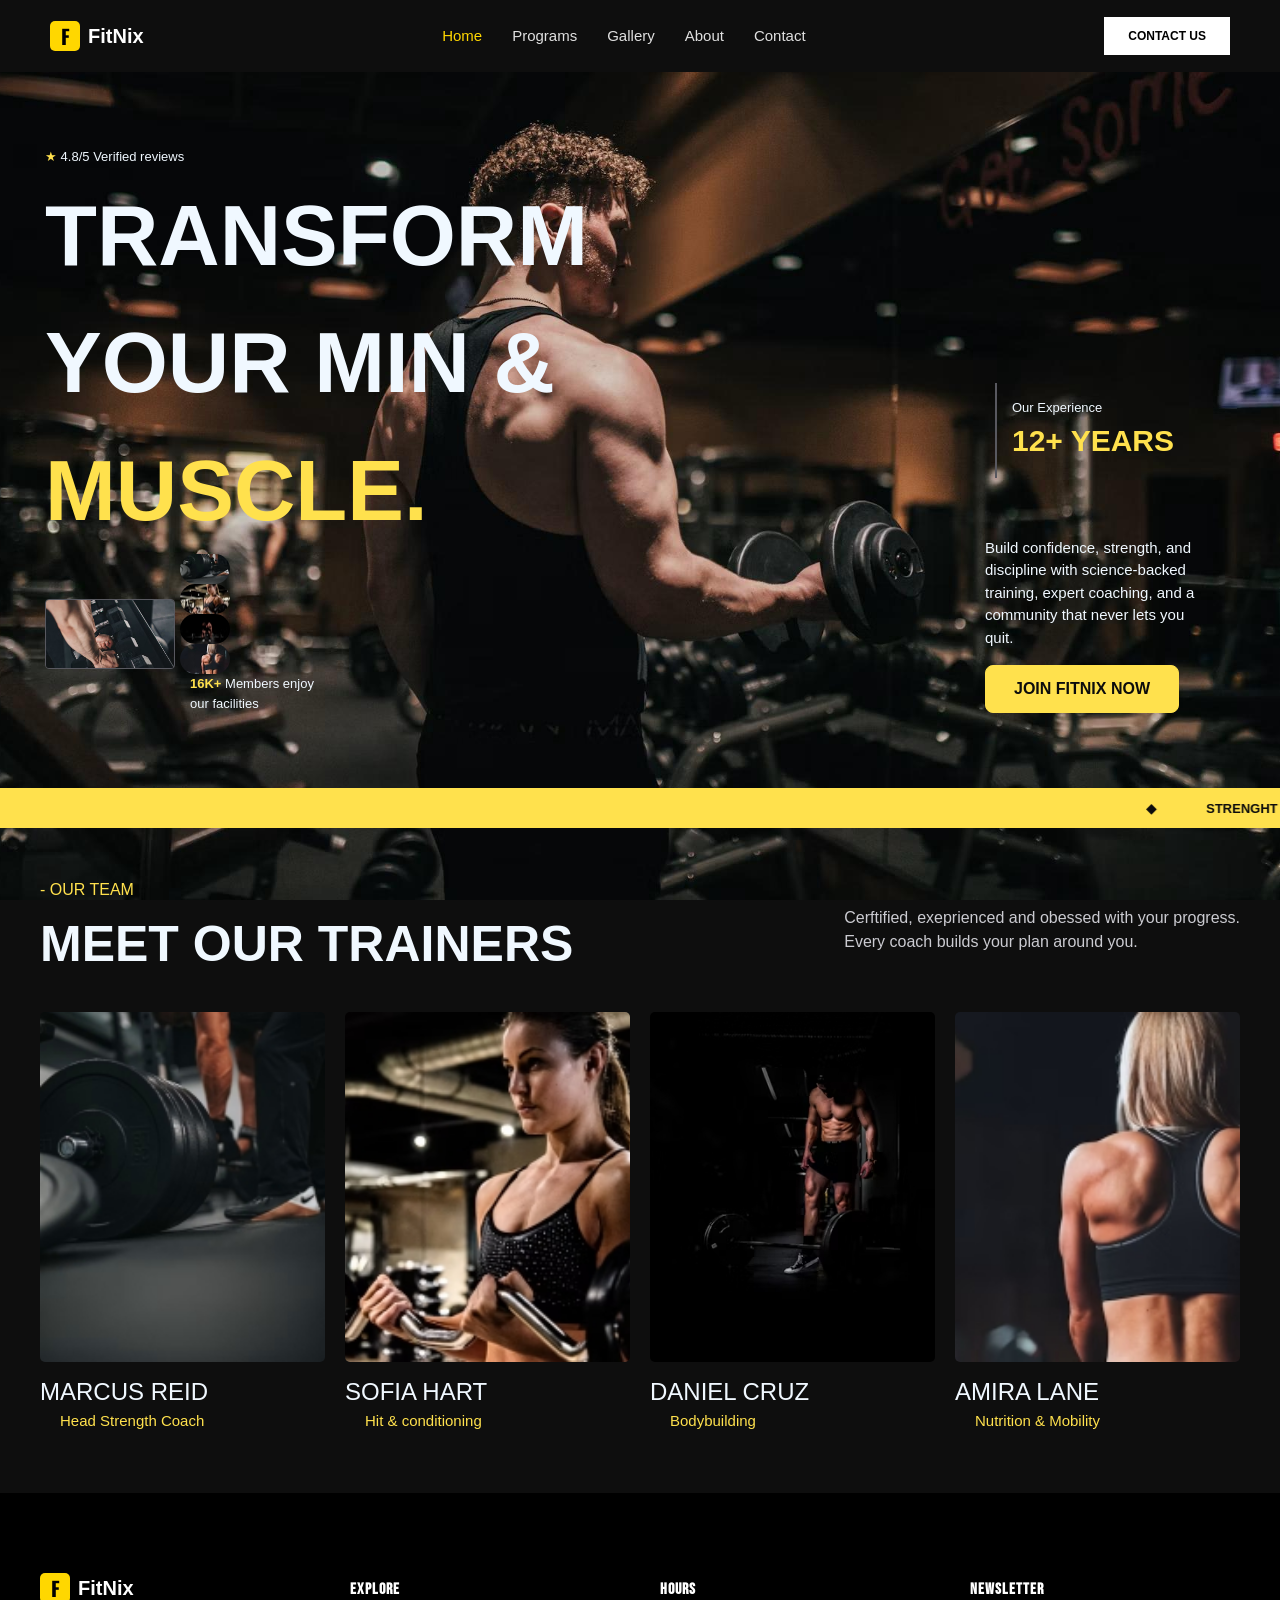
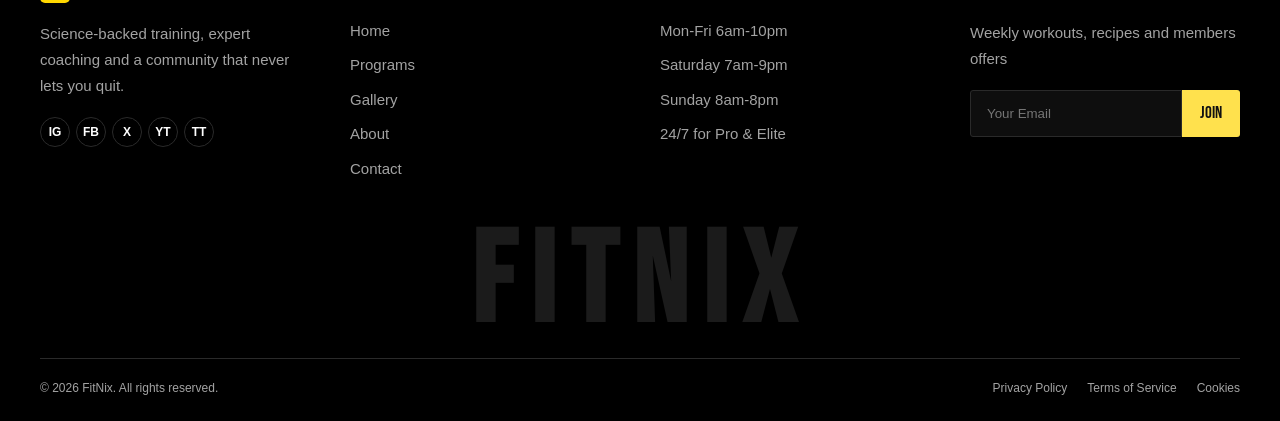
==== commit ae0c66f9: "Merge latest responsive home page" ====
--- a/index.html
+++ b/index.html
@@ -19,8 +19,8 @@
     <link rel="stylesheet" href="./css/navigation.css">
     <link rel="stylesheet" href="./css/footer.css">
     <link rel="stylesheet" href="./css/hero.css">
-    <script src="./nav.js" defer></script>
-</head>
+    <script src="./js/script.js" defer></script>
+<link rel="stylesheet" href="./css/hero.css"></head>
 <body class="page-home">
 <nav class="navbar" aria-label="Main navigation">
         <a href="./index.html" class="logo" aria-label="FitNix home">
@@ -47,6 +47,86 @@
         </div>
     </nav>
     
+<main>
+        <section>
+            <div class="conteneur">
+                <div class="gauche-main">
+                    <p class="petite-texte paragraphe"><span class="etoile">★</span> 4.8/5 Verified reviews</p>
+                    <h1>TRANSFORM <br>YOUR MIN & <strong class="titre-texte">MUSCLE.</strong></h1>
+                    <div class="image-texte">
+                        <div class="image-container">
+                            <img class="image-main" src="image/ACCUEIL-2.jpg" alt="Des personnes s'entraînent dans une salle de sport lumineuse à Casablanca">
+                        </div>
+                        <div class="texte-main">
+                            <img class="images-gauche" src="./image/barbell-deadlift-closeup-100x150.jpg" alt="Athlete soulevant une barre">
+                            <img class="images-gauche" src="./image/woman-ez-bar-curl-100x67.jpg" alt="Femme effectuant un curl avec une barre">
+                            <img class="images-gauche" src="./image/man-barbell-deadlift-100x67.jpg" alt="Homme realisant un souleve de terre">
+                            <img class="images-gauche" src="./image/woman-back-muscles-100x66.jpg" alt="Femme montrant les muscles de son dos">
+                            <p class="paragraphe"><strong class="soustitre">16K+</strong> Members enjoy <br> our facilities</p>
+                        </div>
+                    </div>
+                </div>
+                <div class="droite-main" > 
+                    <div class="texte-droite-top">
+                        <p class="border-text-droite paragraphe">Our Experience <br><strong>12+ YEARS</strong></p>
+                    </div>
+                    <div class="texte-droite-bas">
+                        <p >Build confidence, strength, and discipline with science-backed training, expert coaching, and a community that never lets you quit.</p>
+                        <button class="bouton bouton-principal">JOIN FITNIX NOW</button>
+                    </div>
+                    
+                </div>
+                
+            </div>
+            
+        </section>
+        <section class="marquee-direction">
+            <marquee  direction="left" scrollamount="10">
+                <div class="marquee">
+<span>◆</span><span>STRENGHT</span><span>◆</span><span>CARDIO</span><span>◆</span><span>HIT</span><span>◆</span>
+<span>BOXING</span><span>◆</span><span>MOBILITY</span><span>◆</span><span>NUTRITION</span><span>◆</span><span>COACHING</span>
+<span>◆</span><span>COMMUNITY</span><span>◆</span><span>STRENGHT</span><span>◆</span><span>CARDIO</span><span>◆</span><span>HIT</span>
+<span>◆</span><span>BOXING</span><span>◆</span><span>MOBILITY</span><span>◆</span><span>NUTRITION</span><span>◆</span><span>COACHING</span><span>◆</span><span>COMMUNITY</span><span>◆</span>
+            </div>
+            </marquee>
+        </section>
+        <section class="trainers-section">
+            
+                <div class="trainers-header">
+                    <p class="soustitre">- OUR TEAM</p>
+                    <h2 class="titre-header">MEET OUR TRAINERS</h2>
+                </div>
+                <div class="trainers-description">
+                    <p class="header-p">Cerftified, exeprienced and obessed with your progress. <br>
+                        Every coach builds your plan around you.
+                    </p>
+                </div>
+            
+            
+                <div class="carte">
+                    <img class="carte-img1" src="./image/alighne1.jpg" alt="Marcus Reid effectue un souleve de terre">
+                    <h3>MARCUS REID</h3>
+                    <P>Head Strength Coach</P>
+                </div>
+                <div class="carte">
+                    <img src="./image/woman-ez-bar-curl-300x200.jpg" alt="Sofia Hart s'entraine avec une barre">
+                    <h3>SOFIA HART</h3>
+                    <p>Hit & conditioning</p>
+                </div>
+                <div class="carte">
+                    <img src="./image/man-standing-over-barbell-600x400.jpg" alt="Daniel Cruz se prepare à soulever une barre">
+                    <h3>DANIEL CRUZ</h3>
+                    <p>Bodybuilding</p>
+                </div>
+                <div class="carte">
+                    <img src="./image/woman-back-muscles-300x199.jpg" alt="Amira Lane montre ses muscles du dos">
+                    <h3>AMIRA LANE</h3>
+                    <p>Nutrition & Mobility</p>
+                </div>
+            
+        </section>
+        
+    </main>
 <footer class="site-footer">
         <div class="footer-container">
             <div class="footer-col">
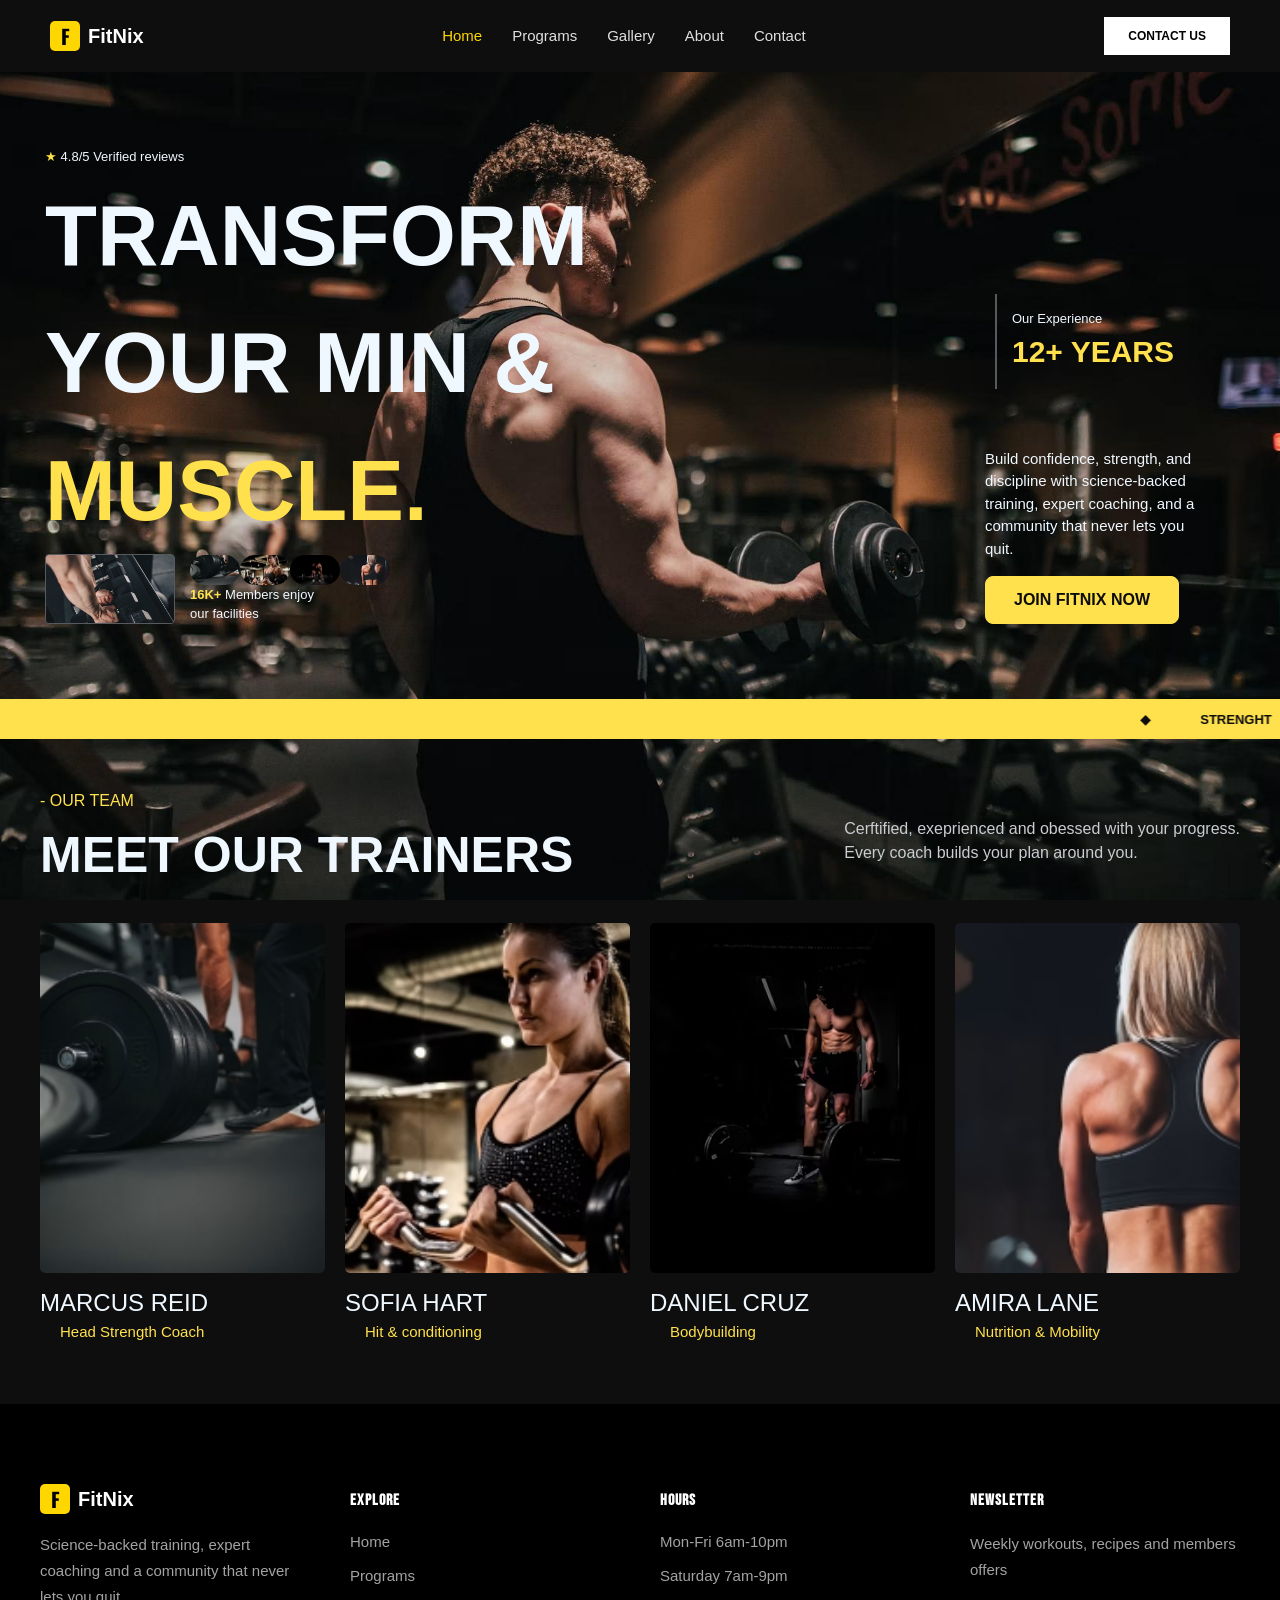
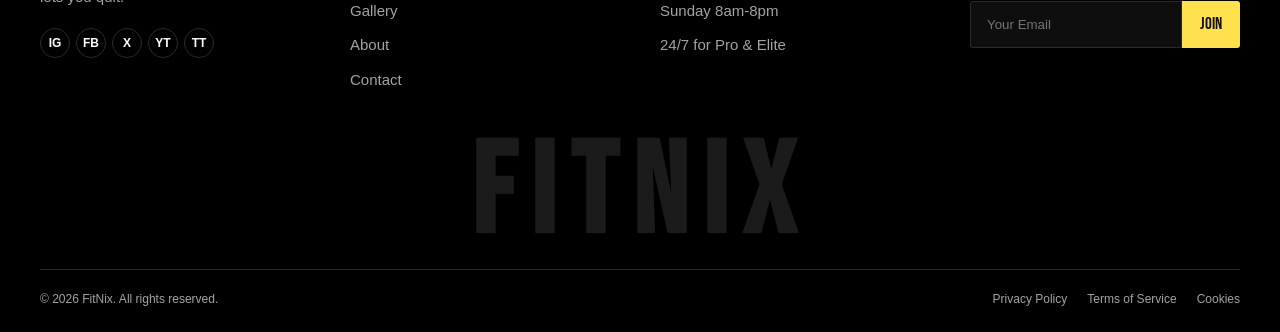
==== commit 3011ba62: "Version final" ====
--- a/index.html
+++ b/index.html
@@ -58,10 +58,12 @@
                             <img class="image-main" src="image/ACCUEIL-2.jpg" alt="Des personnes s'entraînent dans une salle de sport lumineuse à Casablanca">
                         </div>
                         <div class="texte-main">
+                            <div class="img-laut">
                             <img class="images-gauche" src="./image/barbell-deadlift-closeup-100x150.jpg" alt="Athlete soulevant une barre">
                             <img class="images-gauche" src="./image/woman-ez-bar-curl-100x67.jpg" alt="Femme effectuant un curl avec une barre">
                             <img class="images-gauche" src="./image/man-barbell-deadlift-100x67.jpg" alt="Homme realisant un souleve de terre">
                             <img class="images-gauche" src="./image/woman-back-muscles-100x66.jpg" alt="Femme montrant les muscles de son dos">
+                            </div>
                             <p class="paragraphe"><strong class="soustitre">16K+</strong> Members enjoy <br> our facilities</p>
                         </div>
                     </div>
--- a/css/hero.css
+++ b/css/hero.css
@@ -42,7 +42,7 @@
 }
 .gauche-main{
     padding: 5px;
-    width: 100%;
+    width: 50%;
     
 }
 .petite-texte{
@@ -72,8 +72,10 @@
     height: 30px;
     object-fit: cover;
     border-radius: 40px;
-    margin-left: -10px;
-    margin-right: -10px;
+}
+
+.img-laut{
+    display: flex;
 }
 
 
@@ -108,6 +110,7 @@
     color: aliceblue;
     font-size: 15px;
 }
+
 .bouton  {
   display: inline-block;
   margin-top: 16px;
--- a/css/hero.css
+++ b/css/hero.css
@@ -42,7 +42,7 @@
 }
 .gauche-main{
     padding: 5px;
-    width: 100%;
+    width: 50%;
     
 }
 .petite-texte{
@@ -72,8 +72,10 @@
     height: 30px;
     object-fit: cover;
     border-radius: 40px;
-    margin-left: -10px;
-    margin-right: -10px;
+}
+
+.img-laut{
+    display: flex;
 }
 
 
@@ -108,6 +110,7 @@
     color: aliceblue;
     font-size: 15px;
 }
+
 .bouton  {
   display: inline-block;
   margin-top: 16px;
